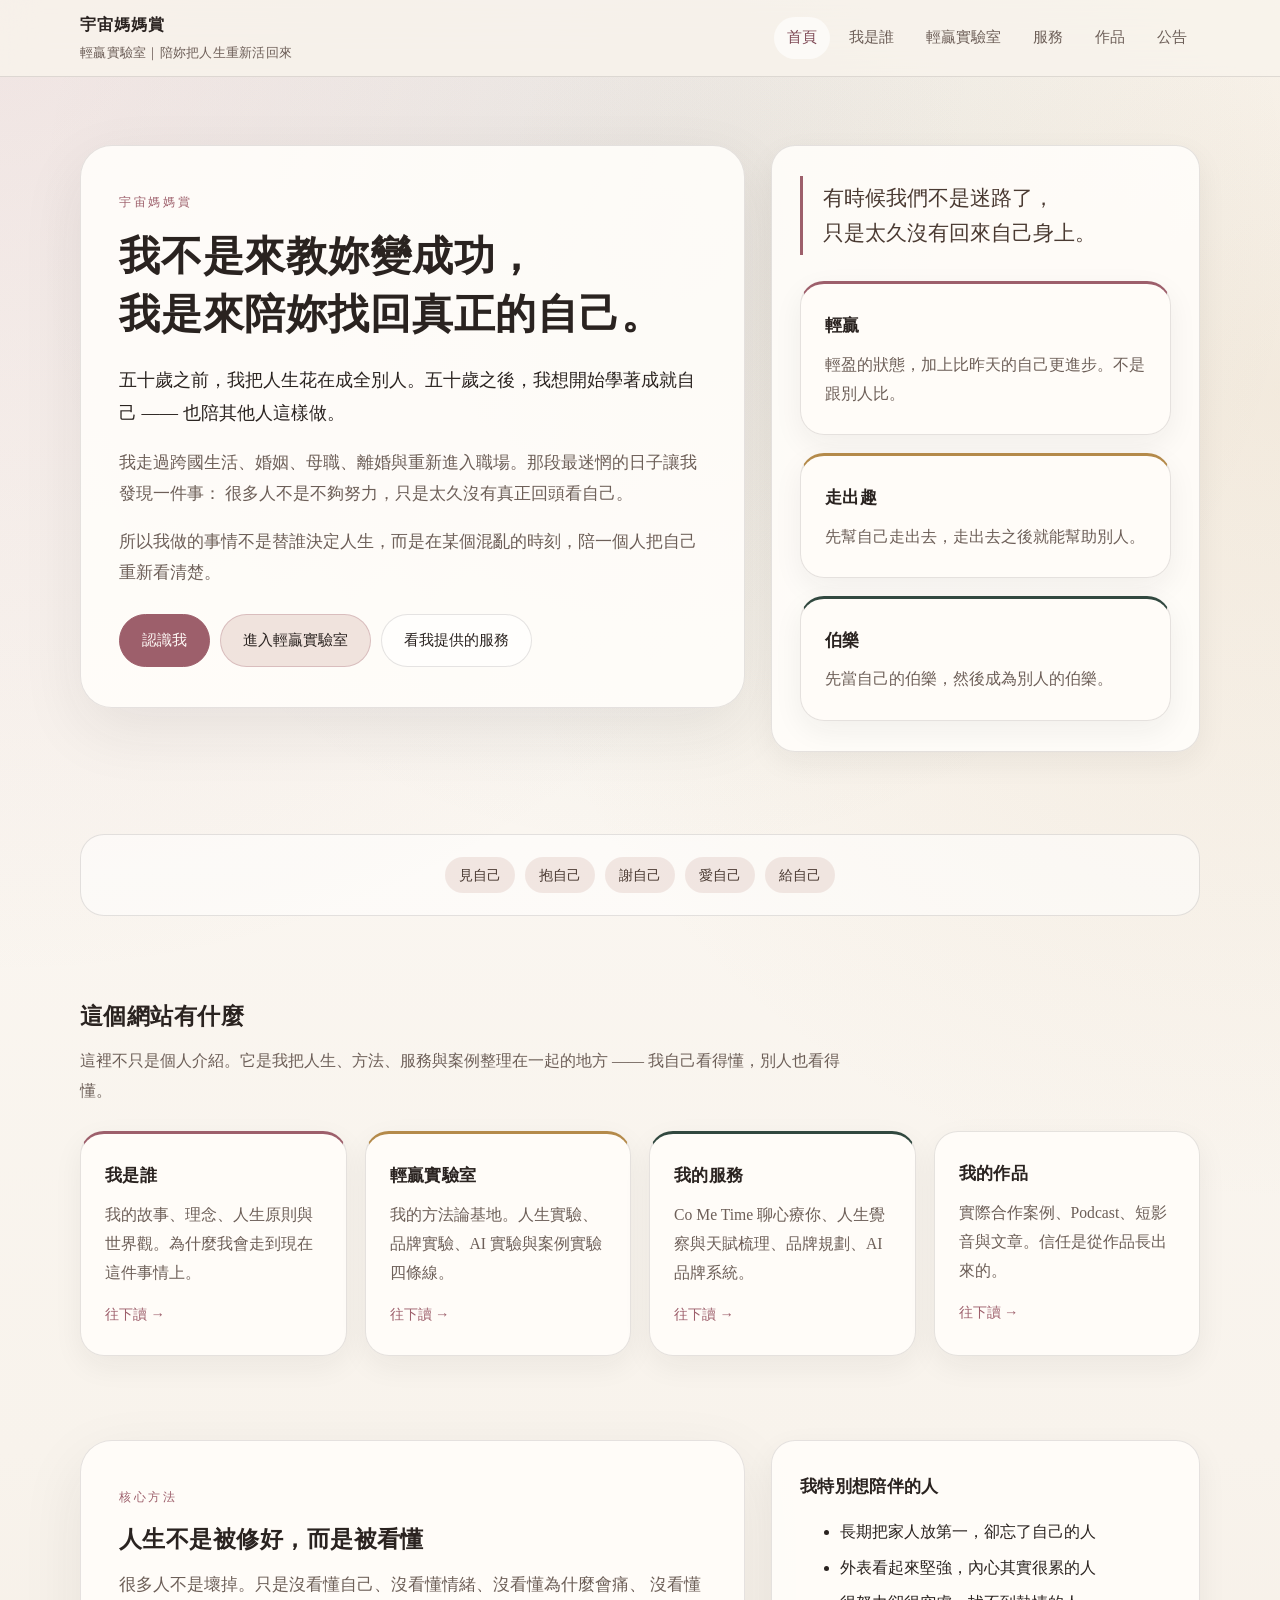
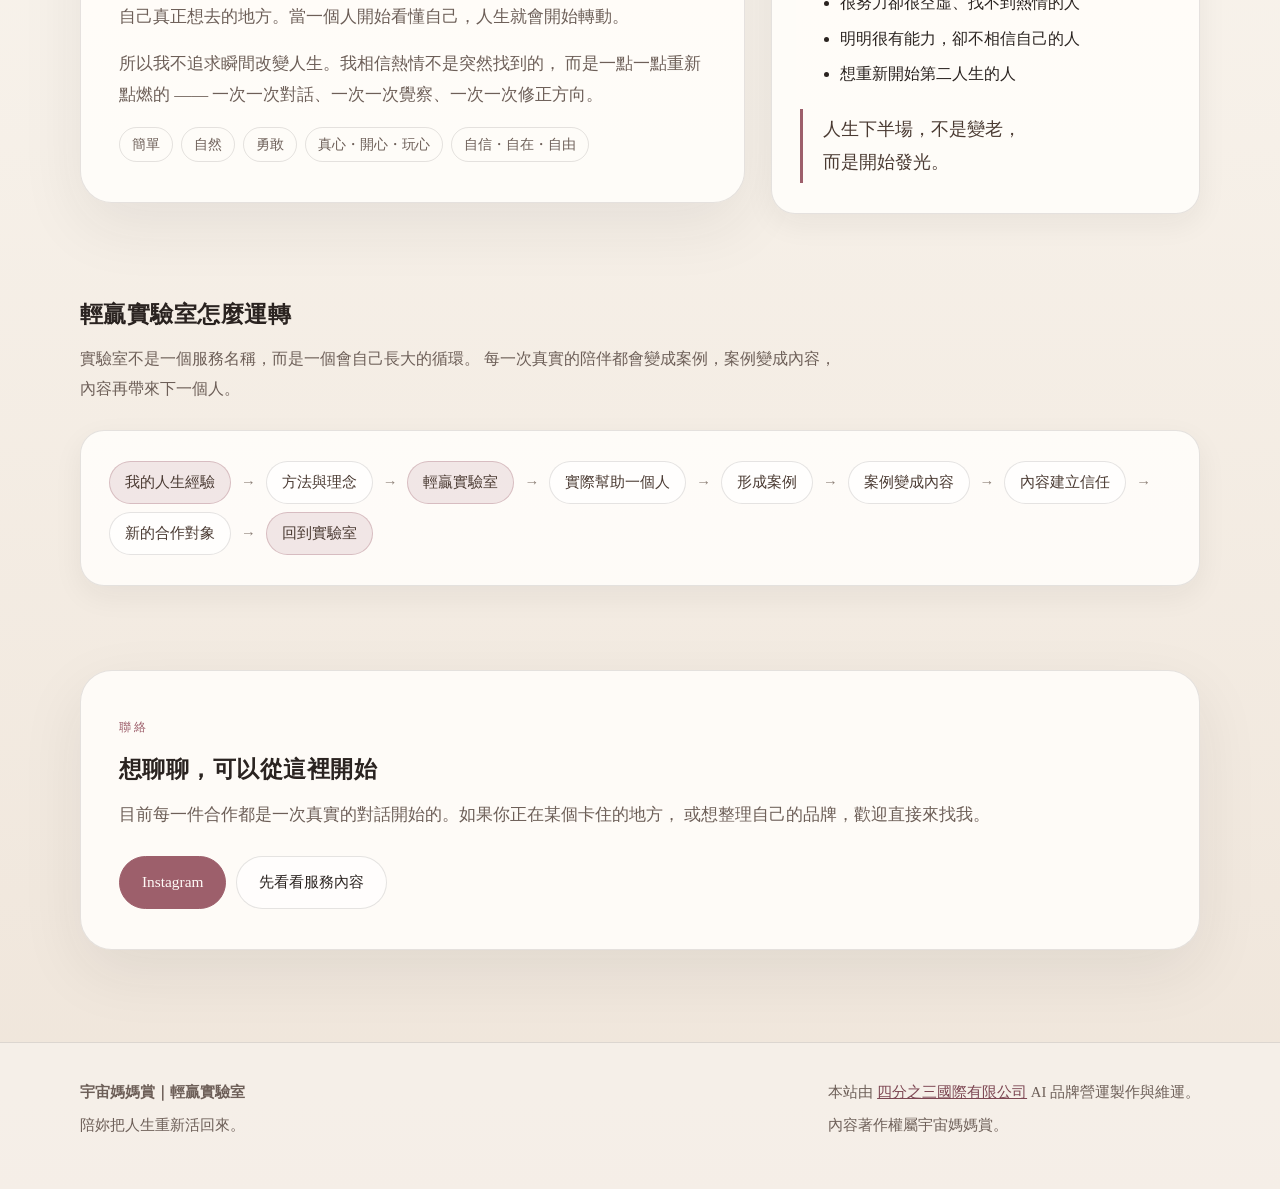
==== index.html @ cbd708e3 "Add initial website structure for 宇宙媽媽賞 including main pages: index, lab, news, services, and works " ====
<!DOCTYPE html>
<html lang="zh-Hant">
<head>
  <meta charset="utf-8">
  <meta name="viewport" content="width=device-width, initial-scale=1">
  <title>宇宙媽媽賞｜輕贏實驗室</title>
  <meta name="description" content="宇宙媽媽賞的品牌總控中心。輕贏實驗室、Co Me Time 聊心療你、人生覺察與品牌規劃。我不是來教妳變成功，我是來陪妳找回真正的自己。">
  <link rel="stylesheet" href="./assets/css/styles.css">
</head>
<body>
  <header class="site-header">
    <div class="page nav">
      <a class="brand" href="./index.html">
        <strong>宇宙媽媽賞</strong>
        <span>輕贏實驗室｜陪妳把人生重新活回來</span>
      </a>
      <nav class="nav-links">
        <a class="active" href="./index.html">首頁</a>
        <a href="./about/">我是誰</a>
        <a href="./lab/">輕贏實驗室</a>
        <a href="./services/">服務</a>
        <a href="./works/">作品</a>
        <a href="./news/">公告</a>
      </nav>
    </div>
  </header>

  <main class="page">
    <section class="hero">
      <div class="hero-grid">
        <div class="panel">
          <span class="eyebrow">宇宙媽媽賞</span>
          <h1>我不是來教妳變成功，<br>我是來陪妳找回真正的自己。</h1>
          <p class="lead lead-strong">
            五十歲之前，我把人生花在成全別人。五十歲之後，我想開始學著成就自己 ——
            也陪其他人這樣做。
          </p>
          <p class="lead">
            我走過跨國生活、婚姻、母職、離婚與重新進入職場。那段最迷惘的日子讓我發現一件事：
            很多人不是不夠努力，只是太久沒有真正回頭看自己。
          </p>
          <p class="lead">
            所以我做的事情不是替誰決定人生，而是在某個混亂的時刻，陪一個人把自己重新看清楚。
          </p>
          <div class="actions">
            <a class="button primary" href="./about/">認識我</a>
            <a class="button warm" href="./lab/">進入輕贏實驗室</a>
            <a class="button" href="./services/">看我提供的服務</a>
          </div>
        </div>

        <aside class="panel panel-soft">
          <blockquote class="quote quote-lg">
            有時候我們不是迷路了，<br>只是太久沒有回來自己身上。
          </blockquote>
          <div class="grid cards" style="margin-top:26px;">
            <article class="card card-accent">
              <h3>輕贏</h3>
              <p>輕盈的狀態，加上比昨天的自己更進步。不是跟別人比。</p>
            </article>
            <article class="card card-gold">
              <h3>走出趣</h3>
              <p>先幫自己走出去，走出去之後就能幫助別人。</p>
            </article>
            <article class="card card-forest">
              <h3>伯樂</h3>
              <p>先當自己的伯樂，然後成為別人的伯樂。</p>
            </article>
          </div>
        </aside>
      </div>
    </section>

    <section class="section">
      <div class="ribbon">
        <span>見自己</span>
        <span>抱自己</span>
        <span>謝自己</span>
        <span>愛自己</span>
        <span>給自己</span>
      </div>
    </section>

    <section class="section">
      <div class="section-header">
        <h2>這個網站有什麼</h2>
        <p>
          這裡不只是個人介紹。它是我把人生、方法、服務與案例整理在一起的地方 ——
          我自己看得懂，別人也看得懂。
        </p>
      </div>
      <div class="grid cards">
        <a class="card card-link card-accent" href="./about/">
          <h3>我是誰</h3>
          <p>我的故事、理念、人生原則與世界觀。為什麼我會走到現在這件事情上。</p>
          <span class="more">往下讀 →</span>
        </a>
        <a class="card card-link card-gold" href="./lab/">
          <h3>輕贏實驗室</h3>
          <p>我的方法論基地。人生實驗、品牌實驗、AI 實驗與案例實驗四條線。</p>
          <span class="more">往下讀 →</span>
        </a>
        <a class="card card-link card-forest" href="./services/">
          <h3>我的服務</h3>
          <p>Co Me Time 聊心療你、人生覺察與天賦梳理、品牌規劃、AI 品牌系統。</p>
          <span class="more">往下讀 →</span>
        </a>
        <a class="card card-link" href="./works/">
          <h3>我的作品</h3>
          <p>實際合作案例、Podcast、短影音與文章。信任是從作品長出來的。</p>
          <span class="more">往下讀 →</span>
        </a>
      </div>
    </section>

    <section class="section">
      <div class="hero-grid">
        <div class="panel">
          <span class="eyebrow">核心方法</span>
          <h2>人生不是被修好，而是被看懂</h2>
          <p class="lead">
            很多人不是壞掉。只是沒看懂自己、沒看懂情緒、沒看懂為什麼會痛、
            沒看懂自己真正想去的地方。當一個人開始看懂自己，人生就會開始轉動。
          </p>
          <p class="lead">
            所以我不追求瞬間改變人生。我相信熱情不是突然找到的，
            而是一點一點重新點燃的 —— 一次一次對話、一次一次覺察、一次一次修正方向。
          </p>
          <div class="tagrow">
            <span class="tag">簡單</span>
            <span class="tag">自然</span>
            <span class="tag">勇敢</span>
            <span class="tag">真心・開心・玩心</span>
            <span class="tag">自信・自在・自由</span>
          </div>
        </div>

        <aside class="panel panel-soft">
          <h3>我特別想陪伴的人</h3>
          <ul class="prose" style="margin-top:14px;">
            <li>長期把家人放第一，卻忘了自己的人</li>
            <li>外表看起來堅強，內心其實很累的人</li>
            <li>很努力卻很空虛、找不到熱情的人</li>
            <li>明明很有能力，卻不相信自己的人</li>
            <li>想重新開始第二人生的人</li>
          </ul>
          <blockquote class="quote" style="margin-top:20px;">
            人生下半場，不是變老，<br>而是開始發光。
          </blockquote>
        </aside>
      </div>
    </section>

    <section class="section">
      <div class="section-header">
        <h2>輕贏實驗室怎麼運轉</h2>
        <p>
          實驗室不是一個服務名稱，而是一個會自己長大的循環。
          每一次真實的陪伴都會變成案例，案例變成內容，內容再帶來下一個人。
        </p>
      </div>
      <div class="panel panel-soft">
        <ul class="flow">
          <li class="mark">我的人生經驗</li>
          <li class="arrow">→</li>
          <li>方法與理念</li>
          <li class="arrow">→</li>
          <li class="mark">輕贏實驗室</li>
          <li class="arrow">→</li>
          <li>實際幫助一個人</li>
          <li class="arrow">→</li>
          <li>形成案例</li>
          <li class="arrow">→</li>
          <li>案例變成內容</li>
          <li class="arrow">→</li>
          <li>內容建立信任</li>
          <li class="arrow">→</li>
          <li>新的合作對象</li>
          <li class="arrow">→</li>
          <li class="mark">回到實驗室</li>
        </ul>
      </div>
    </section>

    <section class="section">
      <div class="panel">
        <span class="eyebrow">聯絡</span>
        <h2>想聊聊，可以從這裡開始</h2>
        <p class="lead">
          目前每一件合作都是一次真實的對話開始的。如果你正在某個卡住的地方，
          或想整理自己的品牌，歡迎直接來找我。
        </p>
        <div class="actions">
          <a class="button primary" href="https://www.instagram.com/alishasatojp/" rel="me">Instagram</a>
          <a class="button" href="./services/">先看看服務內容</a>
        </div>
      </div>
    </section>
  </main>

  <footer class="site-footer">
    <div class="page footer-grid">
      <div>
        <p><strong>宇宙媽媽賞｜輕贏實驗室</strong></p>
        <p>陪妳把人生重新活回來。</p>
      </div>
      <div>
        <p class="footer-note">
          本站由 <a href="https://www.three-quarters.net/">四分之三國際有限公司</a> AI 品牌營運製作與維運。
        </p>
        <p class="footer-note">內容著作權屬宇宙媽媽賞。</p>
      </div>
    </div>
  </footer>
</body>
</html>
---- assets/css/styles.css ----
:root {
  --bg: #f8f3ec;
  --bg-deep: #efe5da;
  --paper: rgba(255, 253, 250, 0.90);
  --paper-strong: rgba(255, 252, 248, 0.96);
  --ink: #2a2320;
  --muted: #6d5f58;
  --faint: #8d8078;
  --line: rgba(42, 35, 32, 0.12);
  --rose: #9d5f6b;
  --rose-deep: #7d4753;
  --blush: #e6d2cc;
  --gold: #b48a4a;
  --forest: #31483f;
  --cocoa: #4a3a32;
  --shadow: 0 22px 64px rgba(42, 35, 32, 0.08);
  --shadow-sm: 0 10px 30px rgba(42, 35, 32, 0.06);
  --radius-xl: 32px;
  --radius-lg: 24px;
  --radius-md: 16px;
  --max: 1120px;
}

* { box-sizing: border-box; }
html { scroll-behavior: smooth; }

body {
  margin: 0;
  color: var(--ink);
  background:
    radial-gradient(circle at 0% 0%, rgba(157, 95, 107, 0.14), transparent 32%),
    radial-gradient(circle at 100% 14%, rgba(180, 138, 74, 0.13), transparent 30%),
    radial-gradient(circle at 52% 8%, rgba(49, 72, 63, 0.08), transparent 24%),
    linear-gradient(180deg, #fdfaf6 0%, var(--bg) 52%, var(--bg-deep) 100%);
  font-family: Georgia, "Noto Serif TC", "Songti TC", "PMingLiU", serif;
  line-height: 1.85;
  -webkit-font-smoothing: antialiased;
}

a { color: inherit; }
img { display: block; max-width: 100%; height: auto; }

.page {
  width: min(var(--max), calc(100% - 32px));
  margin: 0 auto;
}

/* ---------- header ---------- */

.site-header {
  position: sticky;
  top: 0;
  z-index: 20;
  backdrop-filter: blur(18px);
  background: rgba(248, 243, 236, 0.82);
  border-bottom: 1px solid var(--line);
}

.nav {
  min-height: 72px;
  display: flex;
  align-items: center;
  justify-content: space-between;
  gap: 20px;
  flex-wrap: wrap;
  padding: 10px 0;
}

.brand {
  text-decoration: none;
  display: inline-flex;
  flex-direction: column;
  gap: 2px;
}
.brand strong { font-size: 1.02rem; letter-spacing: 0.06em; }
.brand span { font-size: 0.8rem; color: var(--muted); letter-spacing: 0.02em; }

.nav-links { display: flex; flex-wrap: wrap; gap: 6px; }
.nav-links a {
  text-decoration: none;
  color: var(--muted);
  padding: 7px 13px;
  border-radius: 999px;
  font-size: 0.94rem;
  transition: background 0.2s, color 0.2s;
}
.nav-links a:hover, .nav-links a.active {
  color: var(--rose-deep);
  background: rgba(255, 255, 255, 0.62);
}
.nav-links a.outbound { color: var(--faint); font-size: 0.86rem; }

/* ---------- hero ---------- */

.hero { padding: 68px 0 40px; }
.hero-grid {
  display: grid;
  grid-template-columns: minmax(0, 1.55fr) minmax(0, 1fr);
  gap: 26px;
  align-items: start;
}

.panel {
  background: var(--paper);
  border: 1px solid var(--line);
  border-radius: var(--radius-xl);
  padding: 40px 38px;
  box-shadow: var(--shadow);
}
.panel-soft { box-shadow: var(--shadow-sm); border-radius: var(--radius-lg); padding: 30px 28px; }

.eyebrow {
  display: inline-block;
  font-size: 0.78rem;
  letter-spacing: 0.22em;
  text-transform: uppercase;
  color: var(--rose);
  margin-bottom: 14px;
}

h1 {
  font-size: clamp(1.86rem, 4.1vw, 2.58rem);
  line-height: 1.4;
  margin: 0 0 20px;
  letter-spacing: 0.02em;
}
h2 { font-size: 1.42rem; line-height: 1.5; margin: 0 0 12px; letter-spacing: 0.02em; }
h3 { font-size: 1.08rem; margin: 0 0 8px; letter-spacing: 0.02em; }

.lead { font-size: 1.06rem; color: var(--muted); margin: 0 0 16px; }
.lead-strong { color: var(--ink); font-size: 1.14rem; }

.actions { display: flex; flex-wrap: wrap; gap: 10px; margin-top: 26px; }
.button {
  display: inline-block;
  text-decoration: none;
  padding: 11px 22px;
  border-radius: 999px;
  border: 1px solid var(--line);
  background: rgba(255, 255, 255, 0.6);
  color: var(--ink);
  font-size: 0.96rem;
  transition: transform 0.18s, box-shadow 0.18s, background 0.18s;
}
.button:hover { transform: translateY(-1px); box-shadow: var(--shadow-sm); }
.button.primary { background: var(--rose); border-color: var(--rose); color: #fffaf7; }
.button.primary:hover { background: var(--rose-deep); }
.button.warm { background: rgba(230, 210, 204, 0.6); border-color: rgba(157, 95, 107, 0.28); }

/* ---------- quote ---------- */

.quote {
  border-left: 3px solid var(--rose);
  padding: 4px 0 4px 20px;
  margin: 0;
  font-size: 1.12rem;
  color: var(--cocoa);
}
.quote-lg { font-size: 1.3rem; line-height: 1.7; }
.quote cite { display: block; margin-top: 10px; font-size: 0.86rem; color: var(--faint); font-style: normal; }

/* ---------- sections ---------- */

.section { padding: 42px 0; }
.section-header { max-width: 760px; margin-bottom: 26px; }
.section-header p { color: var(--muted); margin: 0; }

.grid { display: grid; gap: 18px; }
.cards { grid-template-columns: repeat(auto-fit, minmax(240px, 1fr)); }
.cards-2 { grid-template-columns: repeat(auto-fit, minmax(300px, 1fr)); }
/* 固定兩欄：給四張一組的卡片用，避免第四張在三欄格線裡落單 */
.cards-quad { grid-template-columns: repeat(2, minmax(0, 1fr)); }
@media (max-width: 720px) { .cards-quad { grid-template-columns: 1fr; } }

.card {
  background: var(--paper-strong);
  border: 1px solid var(--line);
  border-radius: var(--radius-lg);
  padding: 26px 24px;
  box-shadow: var(--shadow-sm);
}
.card p { margin: 0; color: var(--muted); font-size: 0.98rem; }
.card p + p { margin-top: 10px; }
.card-link { text-decoration: none; display: block; transition: transform 0.18s, box-shadow 0.18s; }
.card-link:hover { transform: translateY(-2px); box-shadow: var(--shadow); }
.card-link .more { display: inline-block; margin-top: 14px; color: var(--rose); font-size: 0.9rem; }

.card-accent { border-top: 3px solid var(--rose); }
.card-gold { border-top: 3px solid var(--gold); }
.card-forest { border-top: 3px solid var(--forest); }

/* ---------- ribbon ---------- */

.ribbon {
  display: flex;
  flex-wrap: wrap;
  gap: 10px;
  justify-content: center;
  padding: 22px;
  background: rgba(255, 255, 255, 0.5);
  border: 1px solid var(--line);
  border-radius: var(--radius-lg);
}
.ribbon span {
  font-size: 0.9rem;
  color: var(--cocoa);
  padding: 5px 14px;
  border-radius: 999px;
  background: rgba(230, 210, 204, 0.5);
}

/* ---------- definition list ---------- */

.deflist { display: grid; gap: 0; margin: 0; }
.deflist > div {
  display: grid;
  grid-template-columns: minmax(90px, 150px) 1fr;
  gap: 18px;
  padding: 15px 0;
  border-bottom: 1px solid var(--line);
}
.deflist > div:last-child { border-bottom: 0; }
.deflist dt { font-weight: normal; color: var(--rose-deep); letter-spacing: 0.04em; }
.deflist dd { margin: 0; color: var(--muted); }

/* ---------- steps ---------- */

.steps { list-style: none; counter-reset: step; margin: 0; padding: 0; display: grid; gap: 14px; }
.steps li {
  counter-increment: step;
  position: relative;
  padding-left: 48px;
  color: var(--muted);
}
.steps li::before {
  content: counter(step);
  position: absolute;
  left: 0;
  top: 2px;
  width: 30px;
  height: 30px;
  border-radius: 50%;
  background: rgba(230, 210, 204, 0.62);
  color: var(--rose-deep);
  display: grid;
  place-items: center;
  font-size: 0.88rem;
}
.steps strong { color: var(--ink); font-weight: normal; }

/* ---------- flow ---------- */

.flow { display: flex; flex-wrap: wrap; align-items: center; gap: 8px; padding: 0; margin: 0; list-style: none; }
.flow li {
  padding: 7px 15px;
  border-radius: 999px;
  background: rgba(255, 255, 255, 0.66);
  border: 1px solid var(--line);
  font-size: 0.92rem;
  color: var(--cocoa);
}
.flow li.mark { background: rgba(157, 95, 107, 0.13); border-color: rgba(157, 95, 107, 0.3); }
.flow .arrow { border: 0; background: none; color: var(--faint); padding: 0 2px; }

/* ---------- status ---------- */

.status {
  display: inline-block;
  font-size: 0.76rem;
  letter-spacing: 0.08em;
  padding: 3px 11px;
  border-radius: 999px;
  vertical-align: middle;
  margin-left: 8px;
}
.status-live { background: rgba(49, 72, 63, 0.14); color: var(--forest); }
.status-soon { background: rgba(180, 138, 74, 0.18); color: #7a5c2e; }
.status-draft { background: rgba(42, 35, 32, 0.08); color: var(--faint); }

/* ---------- misc ---------- */

.prose p { color: var(--muted); }
.prose p:first-child { margin-top: 0; }
.prose ul { color: var(--muted); padding-left: 20px; }
.prose li { margin-bottom: 6px; }
.prose strong { color: var(--ink); font-weight: normal; border-bottom: 1px solid rgba(157, 95, 107, 0.35); }

.tagrow { display: flex; flex-wrap: wrap; gap: 8px; margin-top: 16px; }
.tag {
  font-size: 0.86rem;
  color: var(--muted);
  padding: 4px 12px;
  border-radius: 999px;
  border: 1px solid var(--line);
}

.empty {
  border: 1px dashed rgba(42, 35, 32, 0.2);
  border-radius: var(--radius-lg);
  padding: 30px 26px;
  color: var(--faint);
  background: rgba(255, 255, 255, 0.4);
}

/* ---------- footer ---------- */

.site-footer {
  margin-top: 50px;
  padding: 36px 0 44px;
  border-top: 1px solid var(--line);
  background: rgba(255, 255, 255, 0.34);
}
.footer-grid { display: flex; flex-wrap: wrap; gap: 26px; justify-content: space-between; align-items: flex-start; }
.site-footer p { margin: 0 0 6px; color: var(--muted); font-size: 0.92rem; }
.site-footer a { color: var(--rose-deep); }
.footer-note { font-size: 0.84rem; color: var(--faint); }

@media (max-width: 860px) {
  .hero-grid { grid-template-columns: 1fr; }
  .panel { padding: 30px 24px; }
  .hero { padding: 44px 0 26px; }
  .deflist > div { grid-template-columns: 1fr; gap: 4px; }
}

@media (max-width: 560px) {
  .nav { min-height: 0; padding: 12px 0 10px; gap: 10px; }
  .brand strong { font-size: 0.98rem; }
  .brand span { font-size: 0.74rem; }
  .nav-links { gap: 3px; }
  .nav-links a { padding: 5px 10px; font-size: 0.86rem; }
  .section { padding: 30px 0; }
}
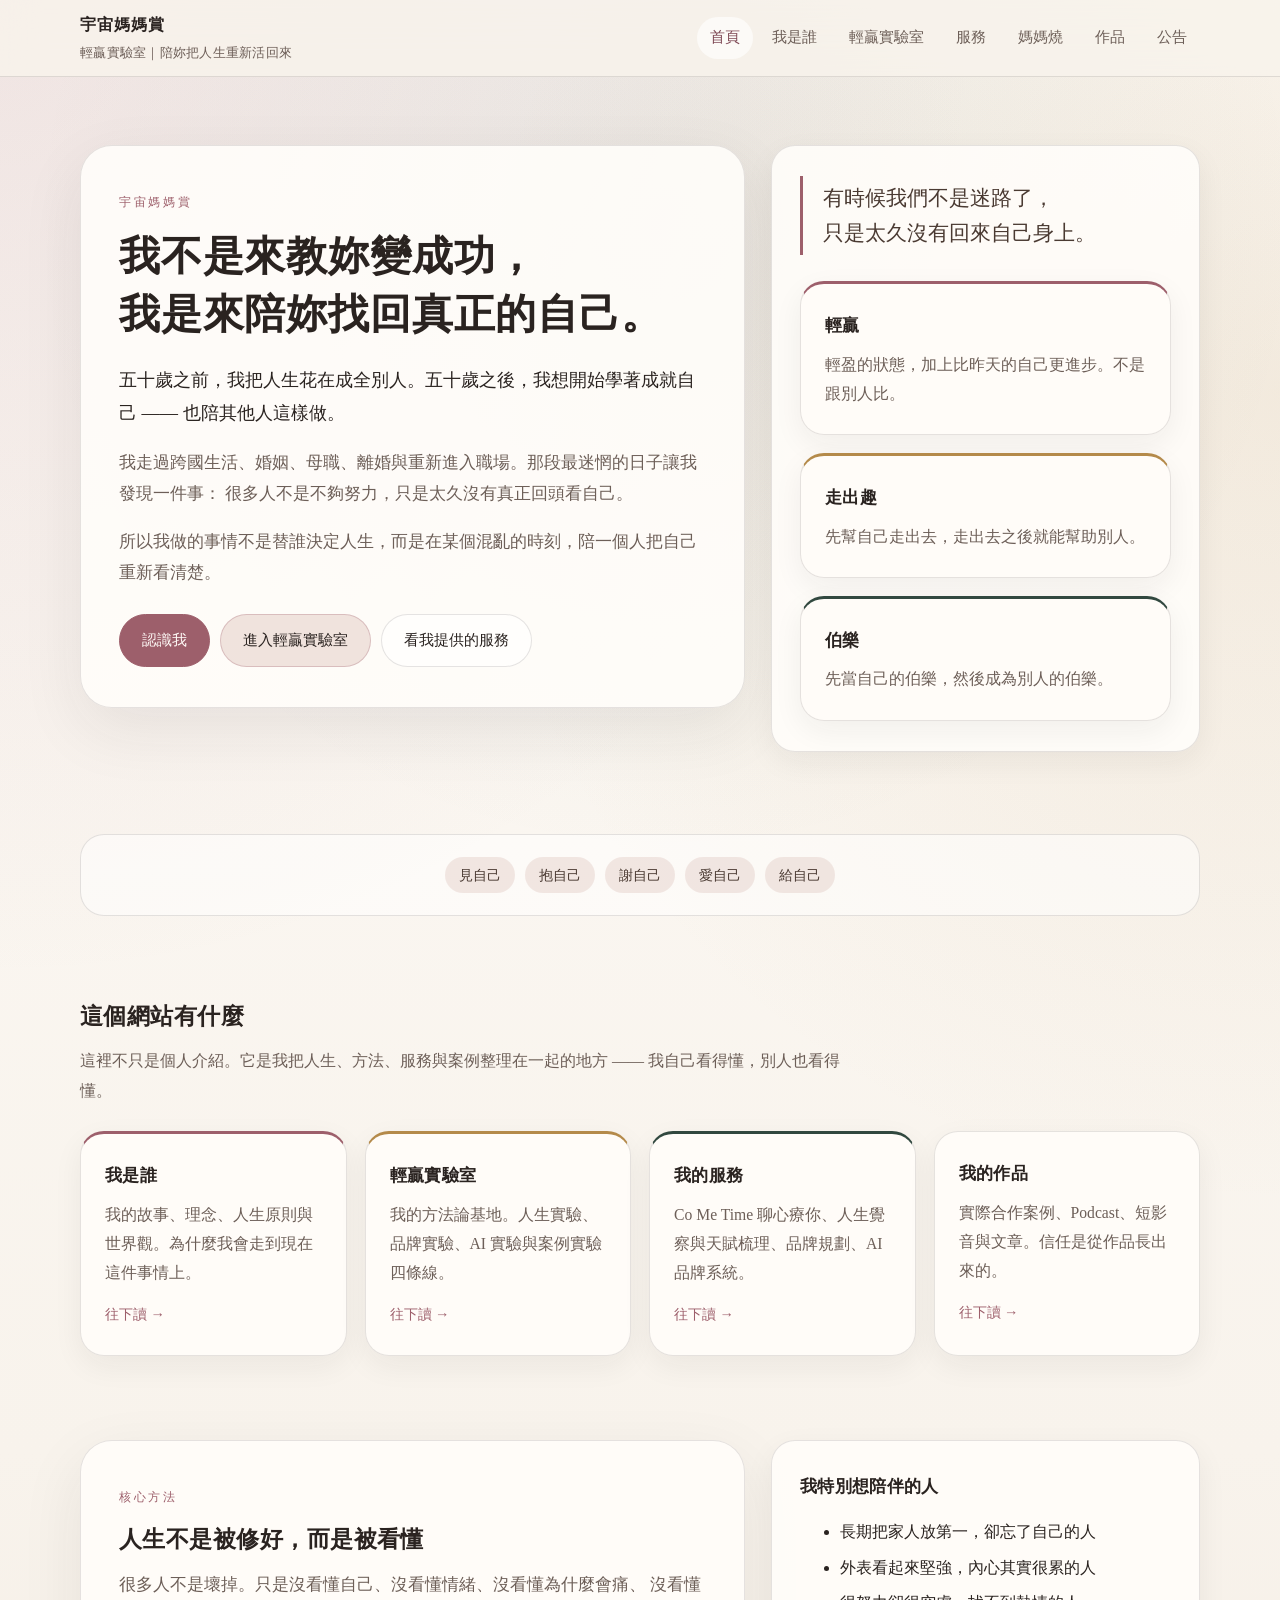
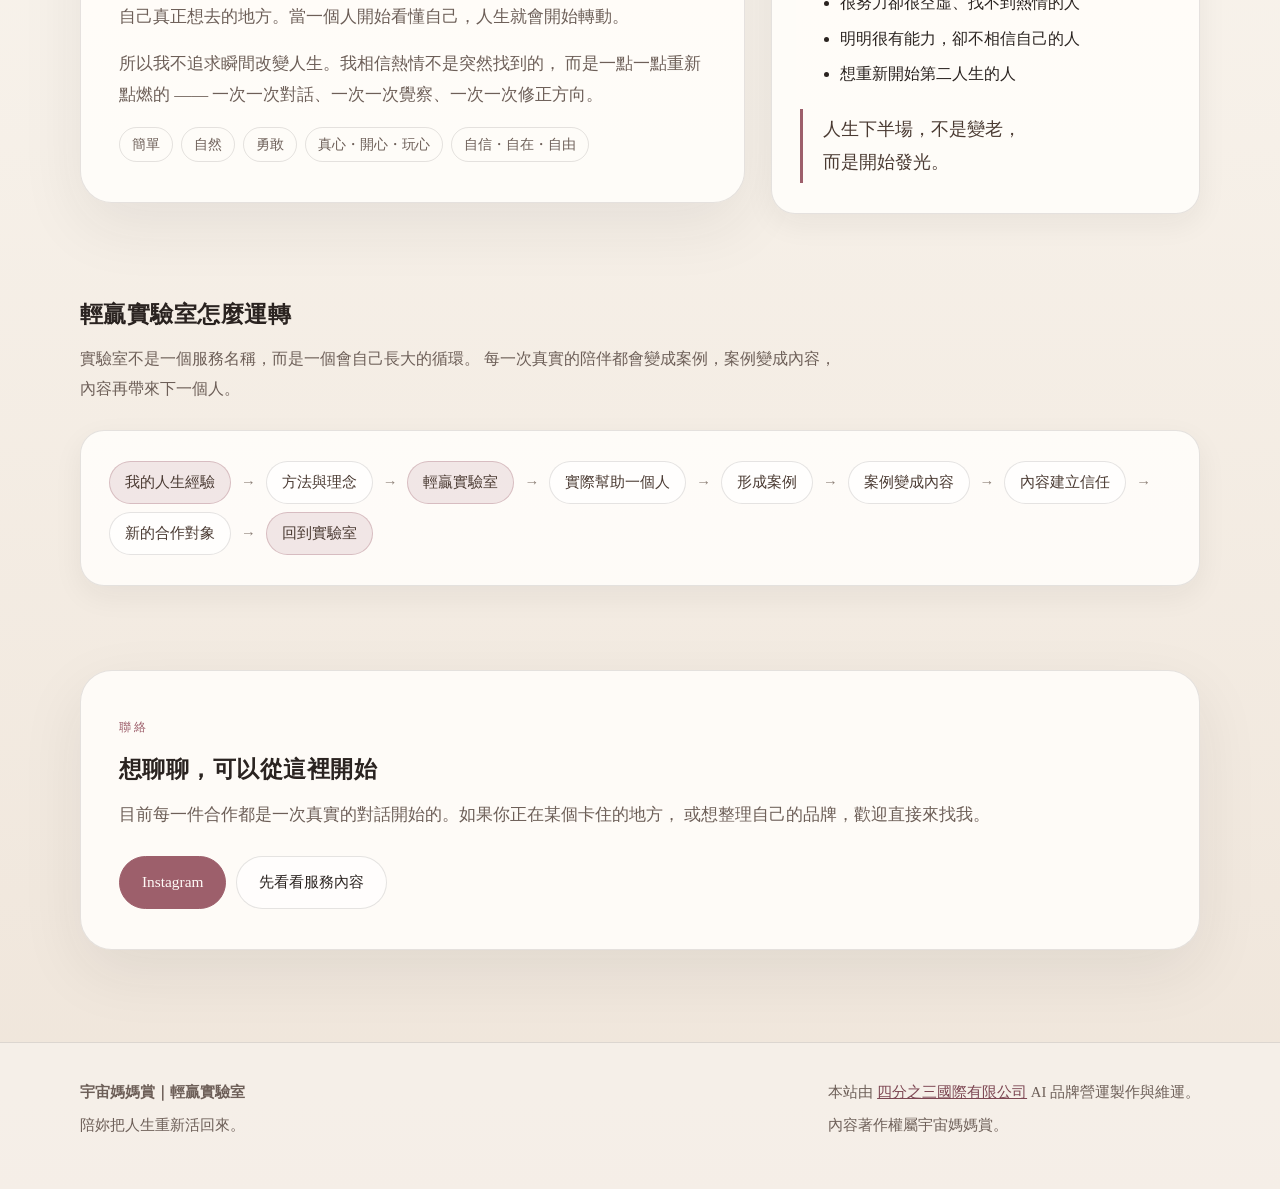
==== commit 08f836d1: "新增「媽媽燒」：/shao/ 與希望之光 21 顆頻率蠟燭頁 /shao/candles/ 是 mamasan-lab 蠟燭 LP 正本的建置產物（candles-lp:shao）， 詢問按鈕是 ma" ====
--- a/index.html
+++ b/index.html
@@ -19,6 +19,7 @@
         <a href="./about/">我是誰</a>
         <a href="./lab/">輕贏實驗室</a>
         <a href="./services/">服務</a>
+        <a href="./shao/">媽媽燒</a>
         <a href="./works/">作品</a>
         <a href="./news/">公告</a>
       </nav>
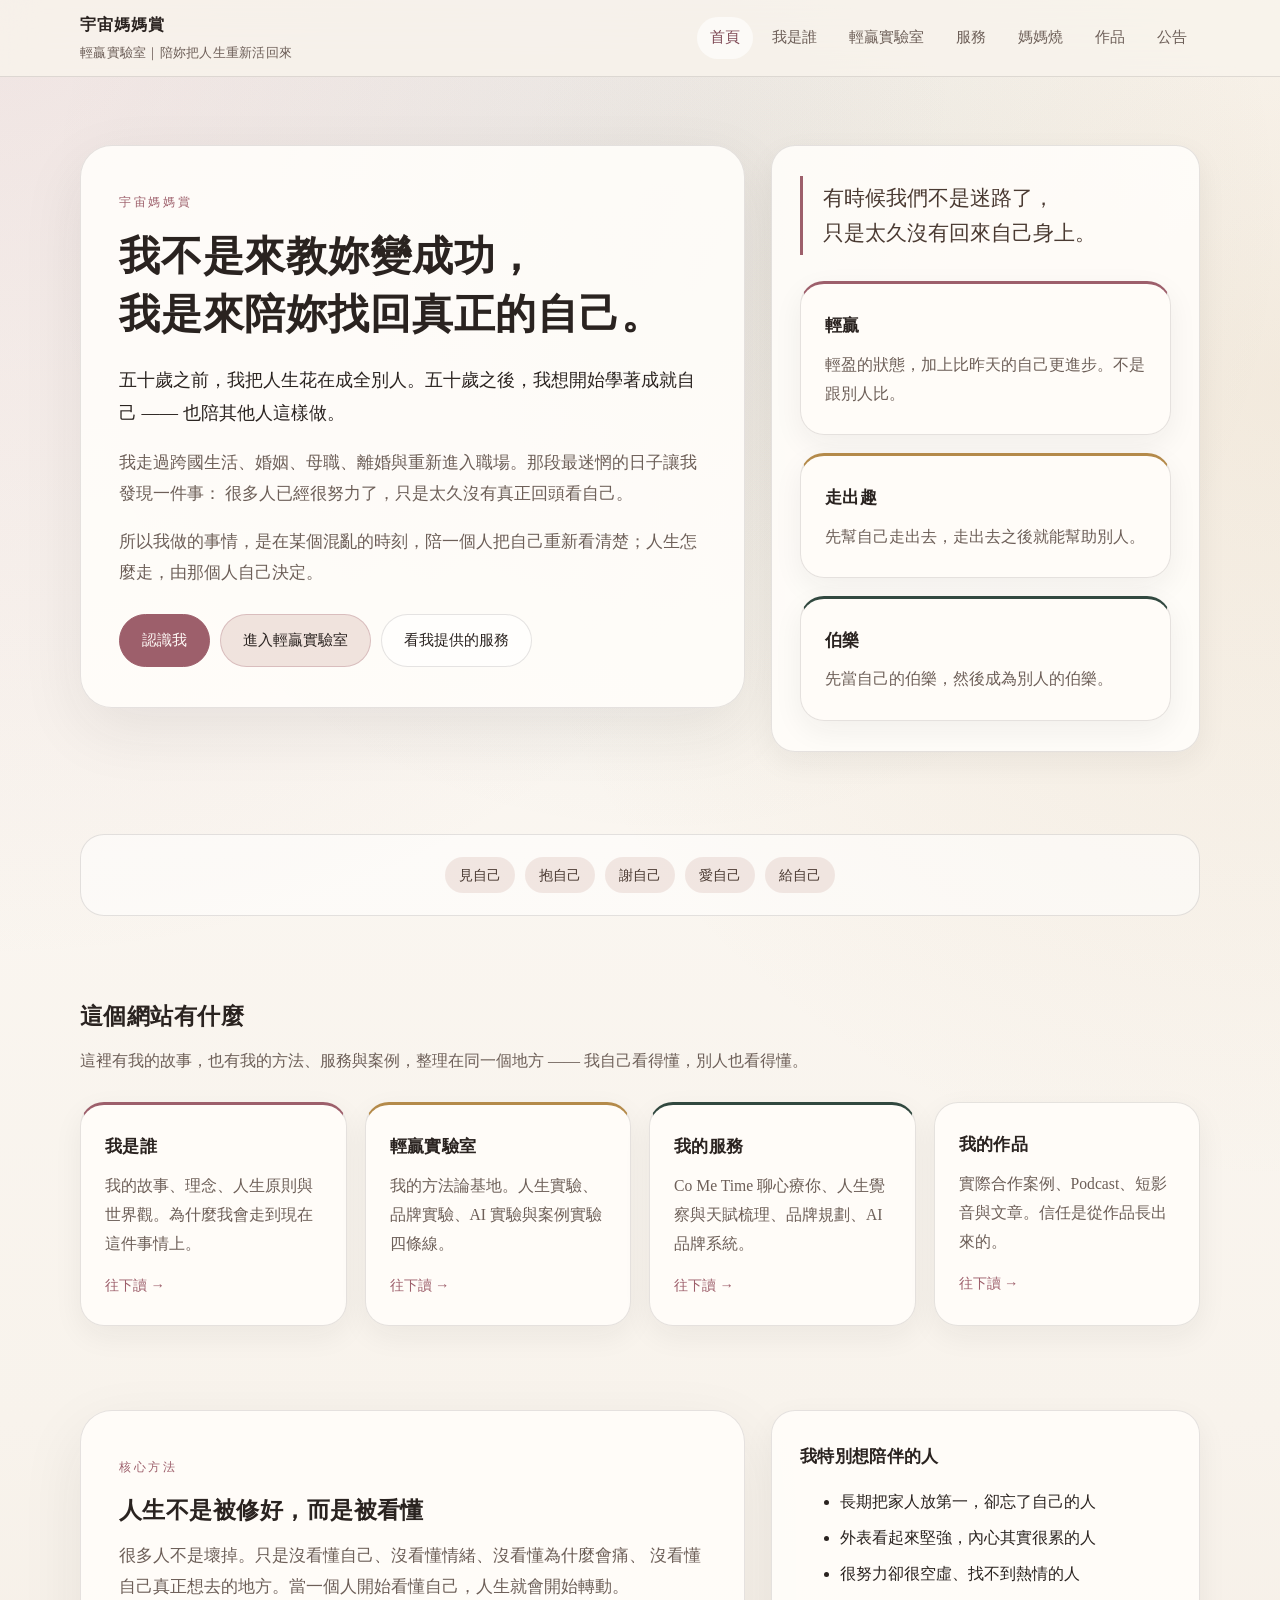
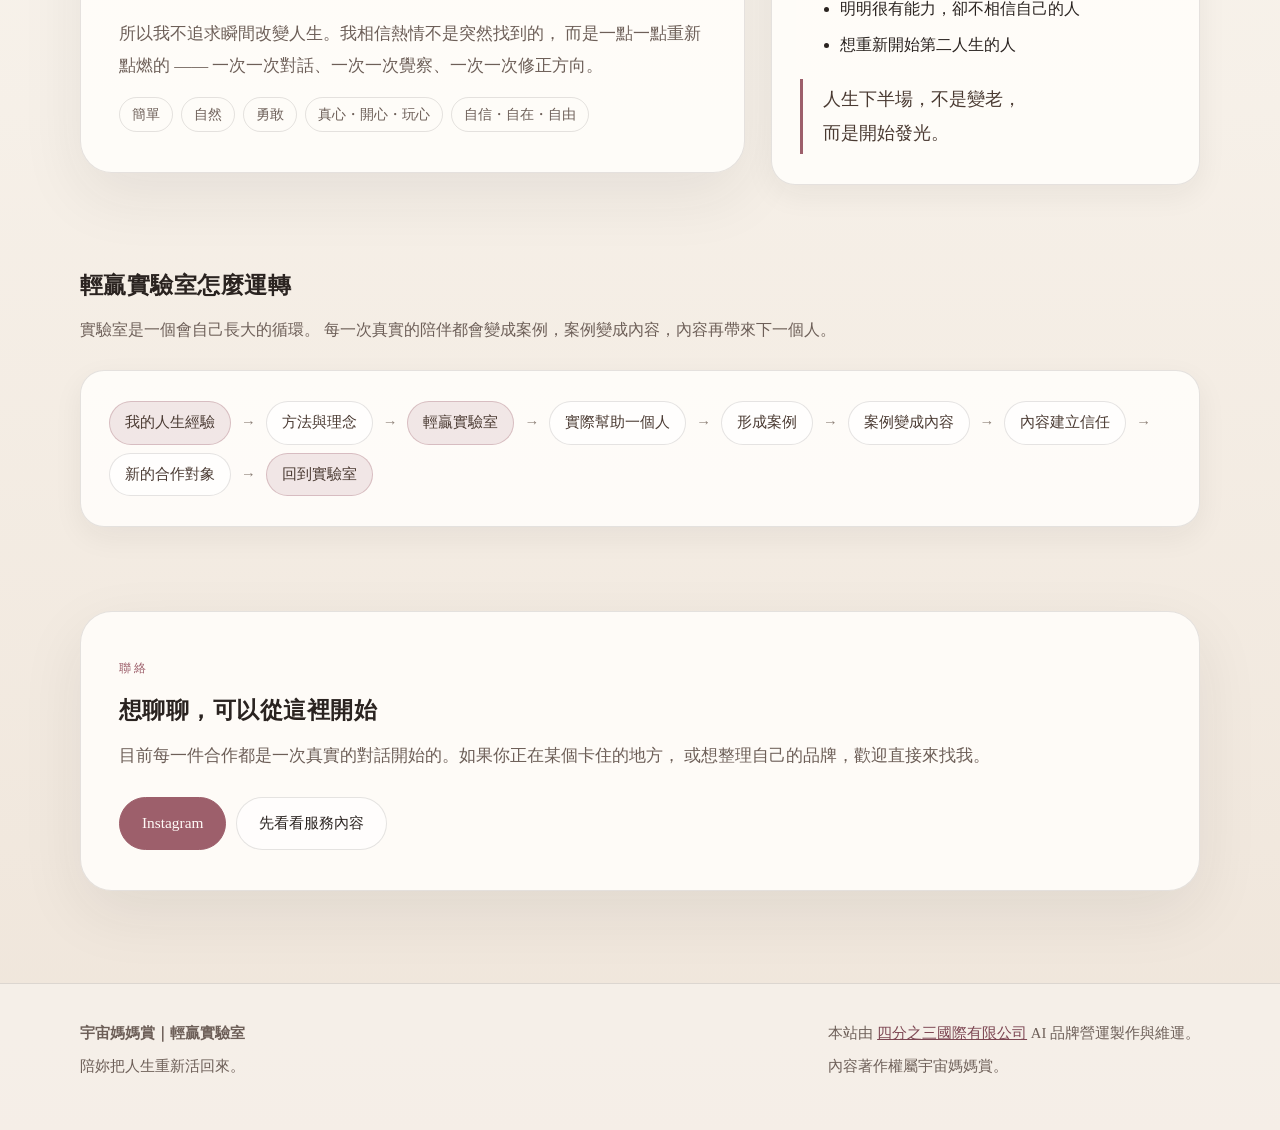
==== commit 7eb56a5a: "文案依正向表述律整理架站時的框架句（17 處）；媽媽燒蠟燭頁寫明 Tiffany 與出貨 她自己的金句與故事（mamasan-lab 原始檔裡找得到的）不動，建議版另列給她選： Control-Roo" ====
--- a/index.html
+++ b/index.html
@@ -38,10 +38,10 @@
           </p>
           <p class="lead">
             我走過跨國生活、婚姻、母職、離婚與重新進入職場。那段最迷惘的日子讓我發現一件事：
-            很多人不是不夠努力，只是太久沒有真正回頭看自己。
-          </p>
-          <p class="lead">
-            所以我做的事情不是替誰決定人生，而是在某個混亂的時刻，陪一個人把自己重新看清楚。
+            很多人已經很努力了，只是太久沒有真正回頭看自己。
+          </p>
+          <p class="lead">
+            所以我做的事情，是在某個混亂的時刻，陪一個人把自己重新看清楚；人生怎麼走，由那個人自己決定。
           </p>
           <div class="actions">
             <a class="button primary" href="./about/">認識我</a>
@@ -86,7 +86,7 @@
       <div class="section-header">
         <h2>這個網站有什麼</h2>
         <p>
-          這裡不只是個人介紹。它是我把人生、方法、服務與案例整理在一起的地方 ——
+          這裡有我的故事，也有我的方法、服務與案例，整理在同一個地方 ——
           我自己看得懂，別人也看得懂。
         </p>
       </div>
@@ -156,7 +156,7 @@
       <div class="section-header">
         <h2>輕贏實驗室怎麼運轉</h2>
         <p>
-          實驗室不是一個服務名稱，而是一個會自己長大的循環。
+          實驗室是一個會自己長大的循環。
           每一次真實的陪伴都會變成案例，案例變成內容，內容再帶來下一個人。
         </p>
       </div>
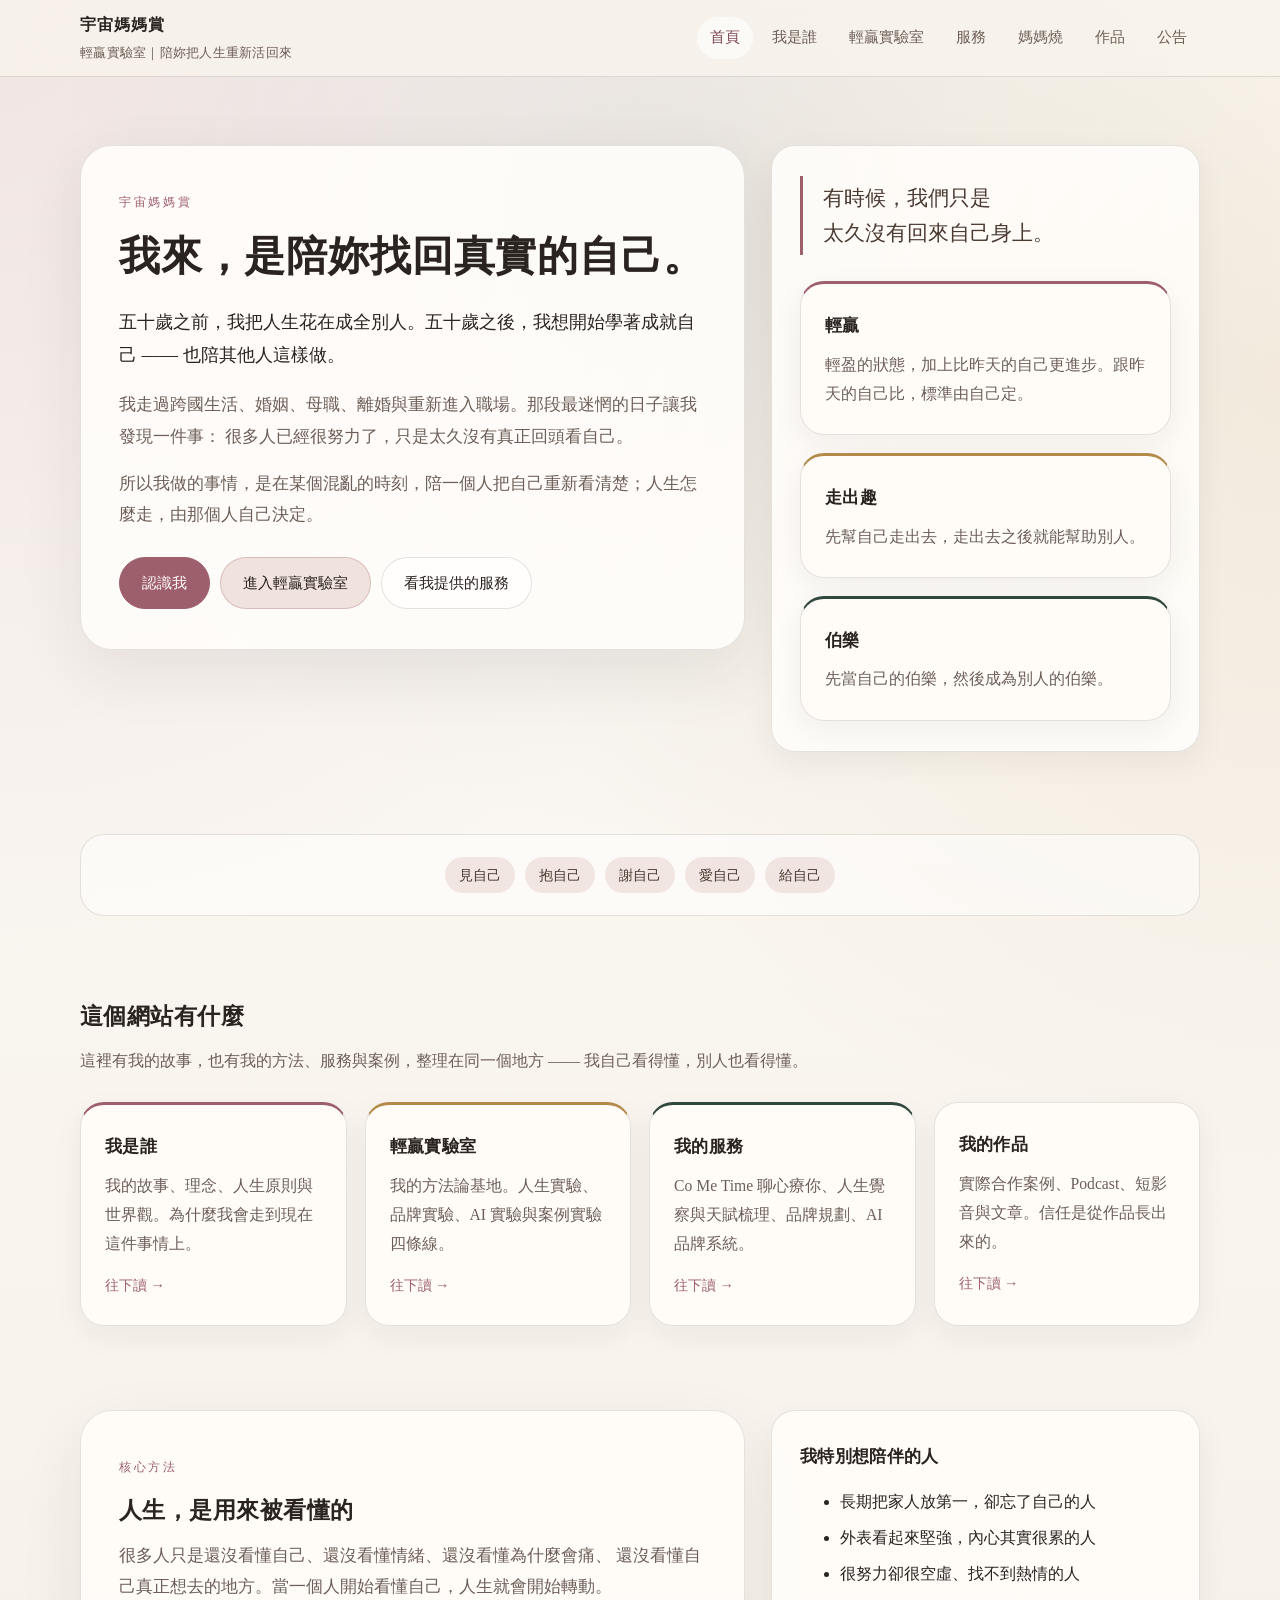
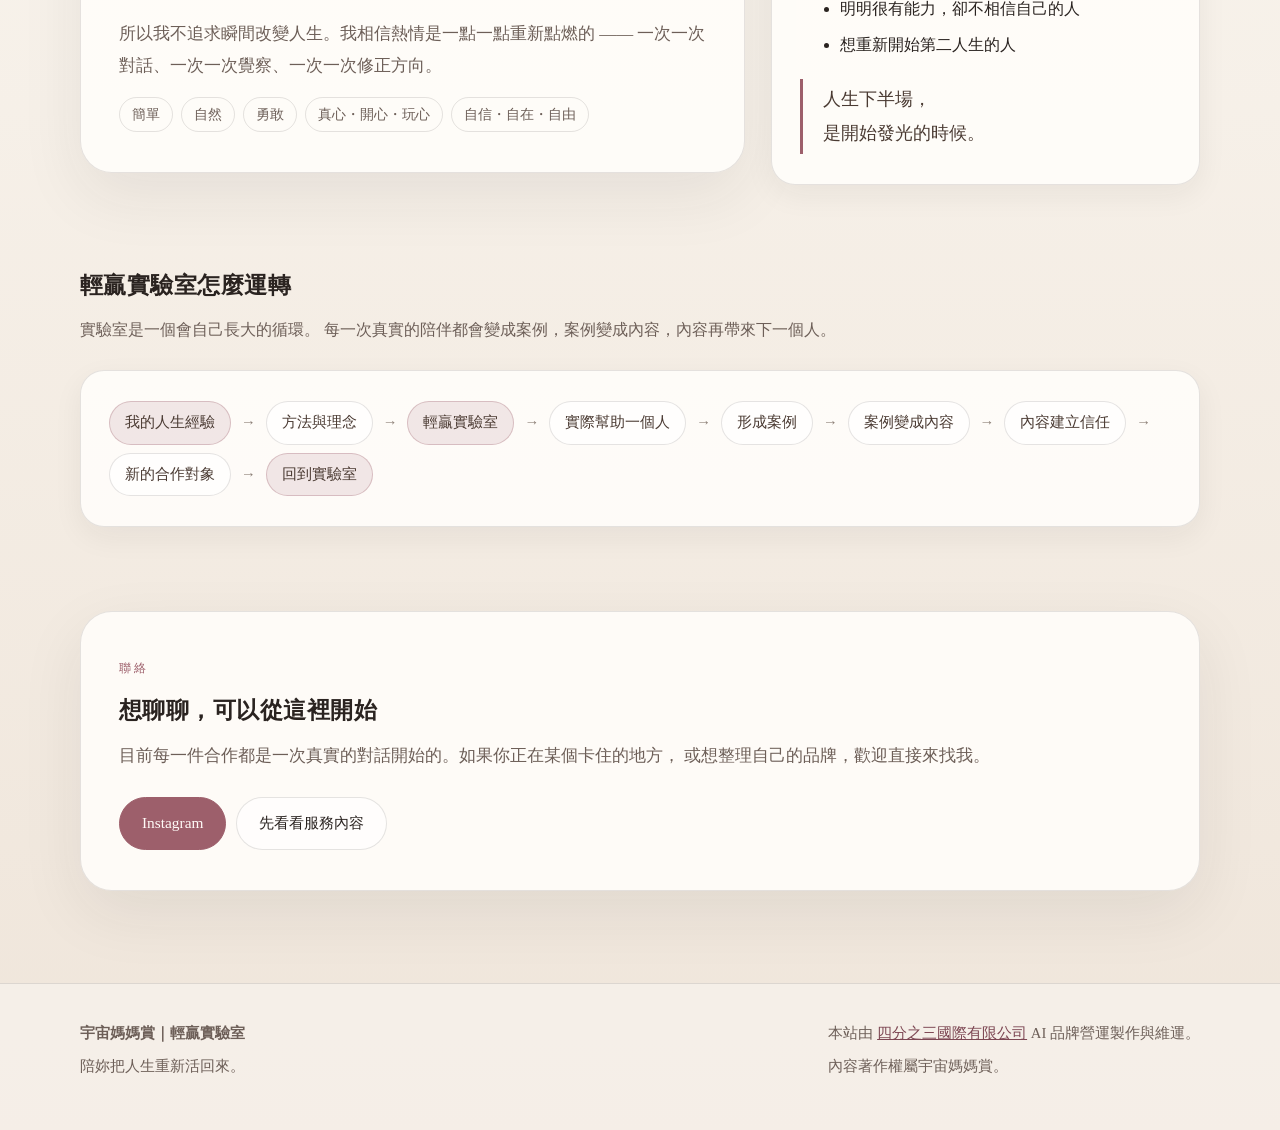
==== commit fc260125: "文案：mamasan 核定她自己的 15 句改用正向版本 首頁標題採她的版本「我來，是陪妳找回真實的自己。」，分享說明同步。 其餘依審查報告第二節建議版；建議保留的五句（含 404）不動。  Co-A" ====
--- a/index.html
+++ b/index.html
@@ -4,7 +4,7 @@
   <meta charset="utf-8">
   <meta name="viewport" content="width=device-width, initial-scale=1">
   <title>宇宙媽媽賞｜輕贏實驗室</title>
-  <meta name="description" content="宇宙媽媽賞的品牌總控中心。輕贏實驗室、Co Me Time 聊心療你、人生覺察與品牌規劃。我不是來教妳變成功，我是來陪妳找回真正的自己。">
+  <meta name="description" content="宇宙媽媽賞的品牌總控中心。輕贏實驗室、Co Me Time 聊心療你、人生覺察與品牌規劃。我來，是陪妳找回真實的自己。">
   <link rel="stylesheet" href="./assets/css/styles.css">
 </head>
 <body>
@@ -31,7 +31,7 @@
       <div class="hero-grid">
         <div class="panel">
           <span class="eyebrow">宇宙媽媽賞</span>
-          <h1>我不是來教妳變成功，<br>我是來陪妳找回真正的自己。</h1>
+          <h1>我來，是陪妳找回真實的自己。</h1>
           <p class="lead lead-strong">
             五十歲之前，我把人生花在成全別人。五十歲之後，我想開始學著成就自己 ——
             也陪其他人這樣做。
@@ -52,12 +52,12 @@
 
         <aside class="panel panel-soft">
           <blockquote class="quote quote-lg">
-            有時候我們不是迷路了，<br>只是太久沒有回來自己身上。
+            有時候，我們只是<br>太久沒有回來自己身上。
           </blockquote>
           <div class="grid cards" style="margin-top:26px;">
             <article class="card card-accent">
               <h3>輕贏</h3>
-              <p>輕盈的狀態，加上比昨天的自己更進步。不是跟別人比。</p>
+              <p>輕盈的狀態，加上比昨天的自己更進步。跟昨天的自己比，標準由自己定。</p>
             </article>
             <article class="card card-gold">
               <h3>走出趣</h3>
@@ -118,14 +118,13 @@
       <div class="hero-grid">
         <div class="panel">
           <span class="eyebrow">核心方法</span>
-          <h2>人生不是被修好，而是被看懂</h2>
-          <p class="lead">
-            很多人不是壞掉。只是沒看懂自己、沒看懂情緒、沒看懂為什麼會痛、
-            沒看懂自己真正想去的地方。當一個人開始看懂自己，人生就會開始轉動。
-          </p>
-          <p class="lead">
-            所以我不追求瞬間改變人生。我相信熱情不是突然找到的，
-            而是一點一點重新點燃的 —— 一次一次對話、一次一次覺察、一次一次修正方向。
+          <h2>人生，是用來被看懂的</h2>
+          <p class="lead">
+            很多人只是還沒看懂自己、還沒看懂情緒、還沒看懂為什麼會痛、
+            還沒看懂自己真正想去的地方。當一個人開始看懂自己，人生就會開始轉動。
+          </p>
+          <p class="lead">
+            所以我不追求瞬間改變人生。我相信熱情是一點一點重新點燃的 —— 一次一次對話、一次一次覺察、一次一次修正方向。
           </p>
           <div class="tagrow">
             <span class="tag">簡單</span>
@@ -146,7 +145,7 @@
             <li>想重新開始第二人生的人</li>
           </ul>
           <blockquote class="quote" style="margin-top:20px;">
-            人生下半場，不是變老，<br>而是開始發光。
+            人生下半場，<br>是開始發光的時候。
           </blockquote>
         </aside>
       </div>
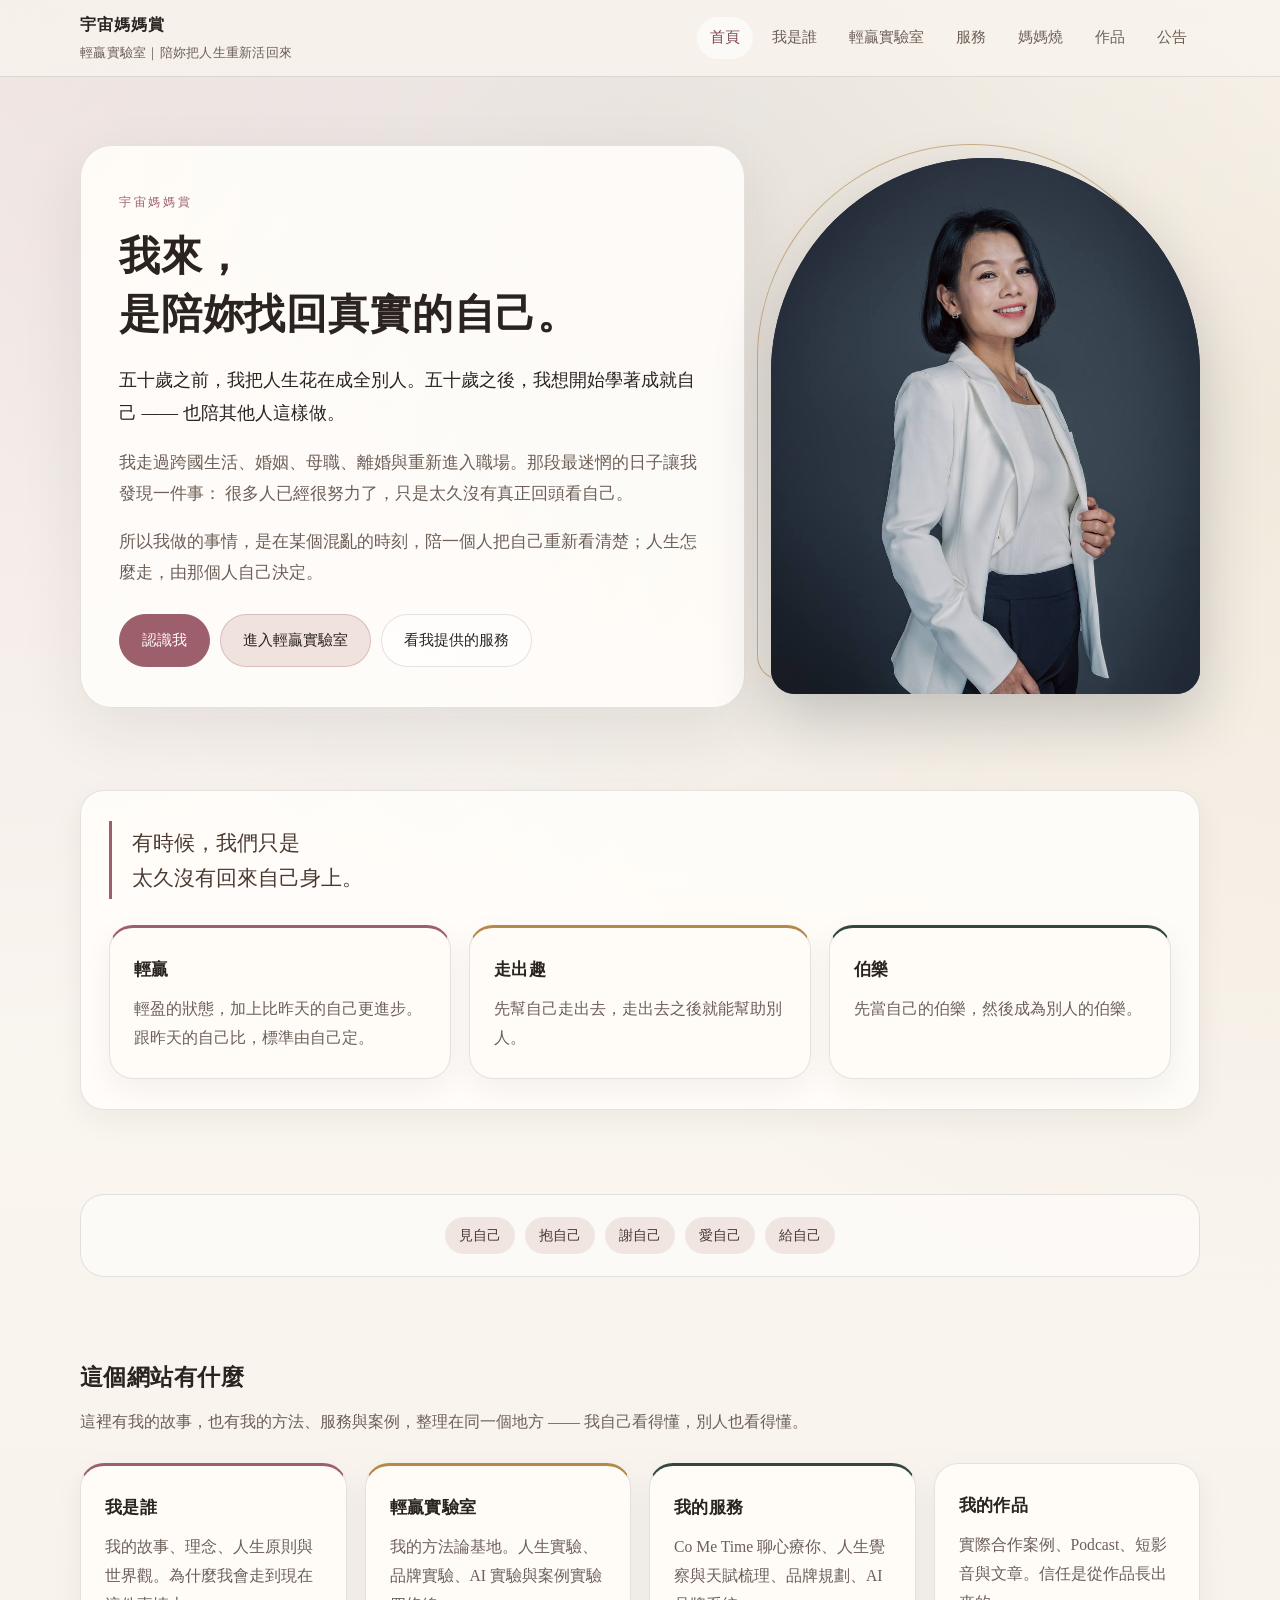
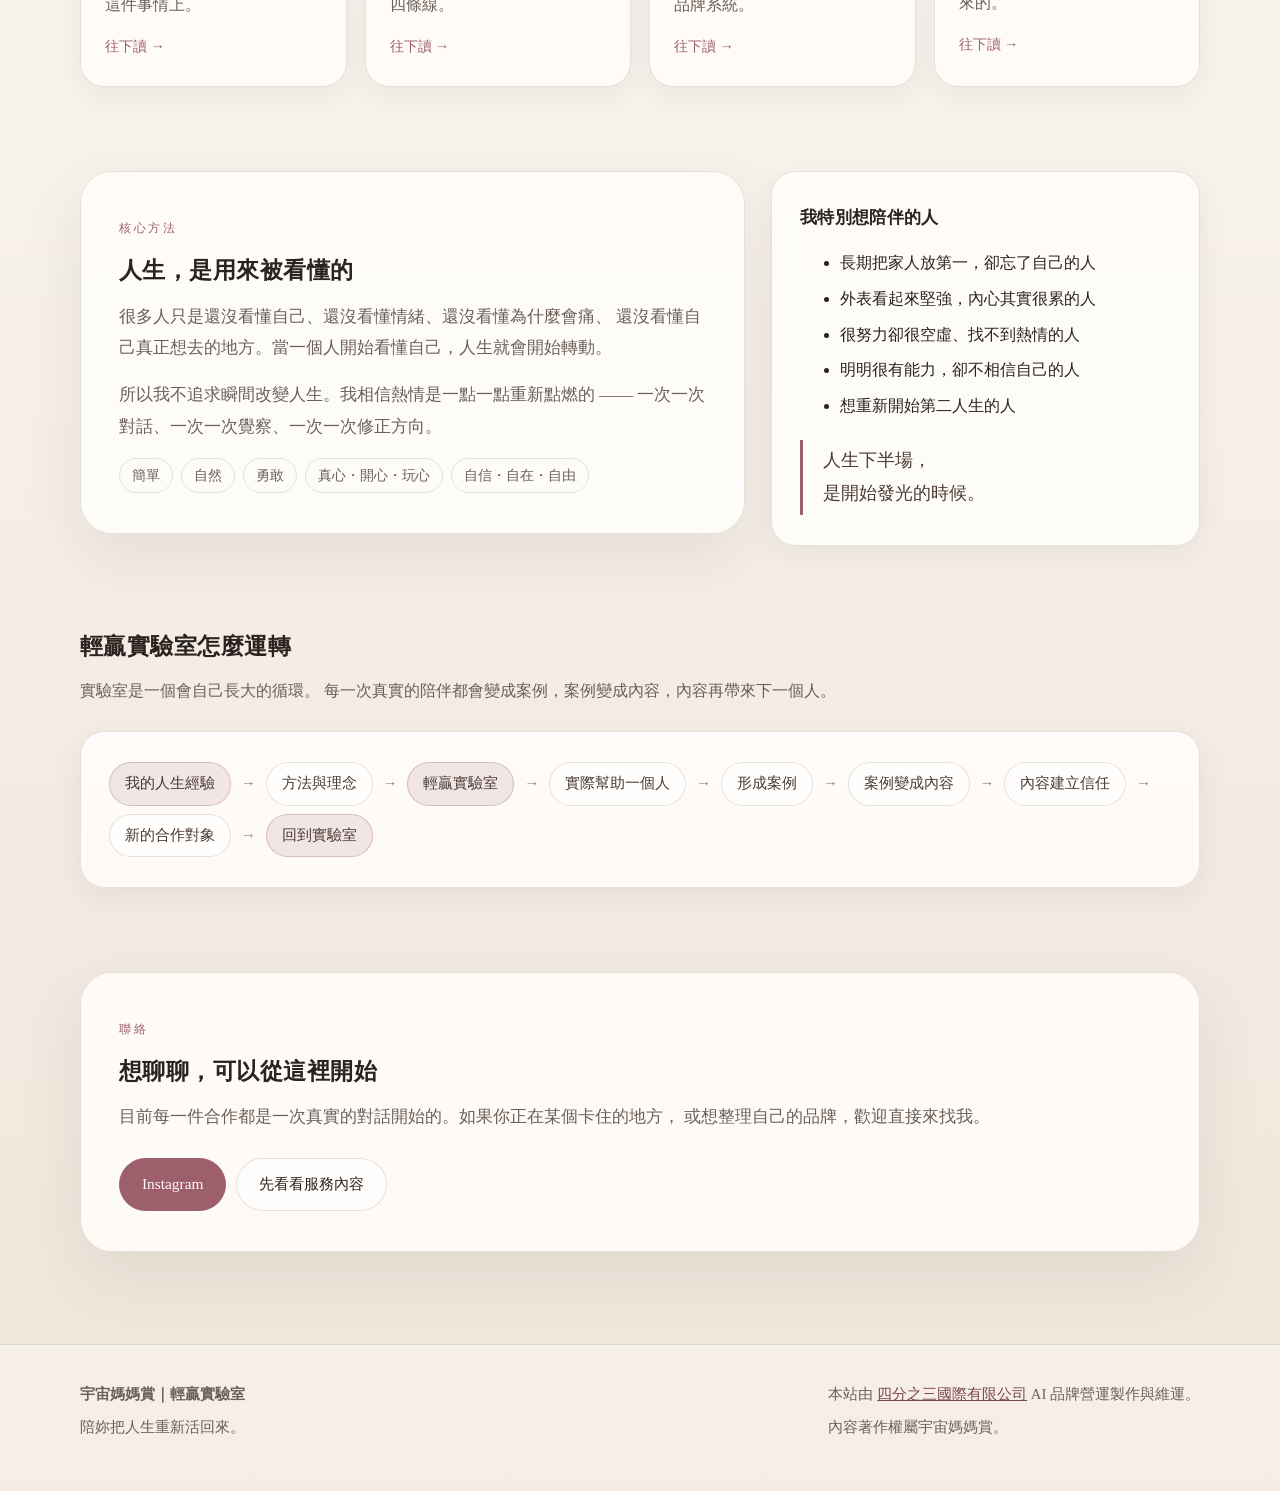
==== commit 16ab1546: "人像照上線：首頁、我是誰、服務頁各一張，加分享預覽圖 mamasan 給的三張棚拍人像（2026-09-30 經 Darren 轉交），原檔未重新壓縮。 - 首頁第一屏：白西裝半身，拱形框；原本右欄的" ====
--- a/index.html
+++ b/index.html
@@ -5,6 +5,15 @@
   <meta name="viewport" content="width=device-width, initial-scale=1">
   <title>宇宙媽媽賞｜輕贏實驗室</title>
   <meta name="description" content="宇宙媽媽賞的品牌總控中心。輕贏實驗室、Co Me Time 聊心療你、人生覺察與品牌規劃。我來，是陪妳找回真實的自己。">
+  <meta property="og:type" content="website">
+  <meta property="og:site_name" content="宇宙媽媽賞｜輕贏實驗室">
+  <meta property="og:title" content="宇宙媽媽賞｜輕贏實驗室">
+  <meta property="og:description" content="宇宙媽媽賞的品牌總控中心。輕贏實驗室、Co Me Time 聊心療你、人生覺察與品牌規劃。我來，是陪妳找回真實的自己。">
+  <meta property="og:url" content="https://mamasan.three-quarters.net/">
+  <meta property="og:image" content="https://mamasan.three-quarters.net/assets/img/og-mamasan.jpg">
+  <meta property="og:image:width" content="1200">
+  <meta property="og:image:height" content="630">
+  <meta name="twitter:card" content="summary_large_image">
   <link rel="stylesheet" href="./assets/css/styles.css">
 </head>
 <body>
@@ -28,10 +37,10 @@
 
   <main class="page">
     <section class="hero">
-      <div class="hero-grid">
+      <div class="hero-grid with-portrait">
         <div class="panel">
           <span class="eyebrow">宇宙媽媽賞</span>
-          <h1>我來，是陪妳找回真實的自己。</h1>
+          <h1>我來，<br class="br-wide">是陪妳找回真實的自己。</h1>
           <p class="lead lead-strong">
             五十歲之前，我把人生花在成全別人。五十歲之後，我想開始學著成就自己 ——
             也陪其他人這樣做。
@@ -50,25 +59,32 @@
           </div>
         </div>
 
-        <aside class="panel panel-soft">
-          <blockquote class="quote quote-lg">
-            有時候，我們只是<br>太久沒有回來自己身上。
-          </blockquote>
-          <div class="grid cards" style="margin-top:26px;">
-            <article class="card card-accent">
-              <h3>輕贏</h3>
-              <p>輕盈的狀態，加上比昨天的自己更進步。跟昨天的自己比，標準由自己定。</p>
-            </article>
-            <article class="card card-gold">
-              <h3>走出趣</h3>
-              <p>先幫自己走出去，走出去之後就能幫助別人。</p>
-            </article>
-            <article class="card card-forest">
-              <h3>伯樂</h3>
-              <p>先當自己的伯樂，然後成為別人的伯樂。</p>
-            </article>
-          </div>
-        </aside>
+        <figure class="portrait portrait-arch">
+          <img src="./assets/img/portrait-white-smile.jpg" width="853" height="1280"
+               alt="宇宙媽媽賞身穿白色西裝外套，手輕拉衣襟，笑著看向鏡頭" fetchpriority="high">
+        </figure>
+      </div>
+    </section>
+
+    <section class="section">
+      <div class="panel panel-soft">
+        <blockquote class="quote quote-lg">
+          有時候，我們只是<br>太久沒有回來自己身上。
+        </blockquote>
+        <div class="grid cards" style="margin-top:26px;">
+          <article class="card card-accent">
+            <h3>輕贏</h3>
+            <p>輕盈的狀態，加上比昨天的自己更進步。跟昨天的自己比，標準由自己定。</p>
+          </article>
+          <article class="card card-gold">
+            <h3>走出趣</h3>
+            <p>先幫自己走出去，走出去之後就能幫助別人。</p>
+          </article>
+          <article class="card card-forest">
+            <h3>伯樂</h3>
+            <p>先當自己的伯樂，然後成為別人的伯樂。</p>
+          </article>
+        </div>
       </div>
     </section>
 
--- a/assets/css/styles.css
+++ b/assets/css/styles.css
@@ -147,6 +147,43 @@
 .button.primary:hover { background: var(--rose-deep); }
 .button.warm { background: rgba(230, 210, 204, 0.6); border-color: rgba(157, 95, 107, 0.28); }
 
+/* ---------- portraits ---------- */
+
+/* 人像照是深藍灰棚拍背景；框底色取自照片背景，載入前不會閃白 */
+.hero-grid.with-portrait { align-items: center; }
+.hero-grid.portrait-first { grid-template-columns: minmax(0, 0.8fr) minmax(0, 1.4fr); }
+
+.portrait {
+  position: relative;
+  margin: 0;
+  isolation: isolate;
+}
+.portrait img {
+  width: 100%;
+  object-fit: cover;
+  background: #222a35;
+  box-shadow: 0 26px 60px rgba(34, 42, 53, 0.22);
+}
+.portrait::before {
+  content: "";
+  position: absolute;
+  inset: -14px 14px 14px -14px;
+  border: 1px solid rgba(180, 138, 74, 0.6);
+  z-index: -1;
+}
+
+/* 拱形：上緣是半圓，比例 4:5（垂直半徑 = 寬的一半 = 高的 40%） */
+.portrait-arch img,
+.portrait-arch::before {
+  border-radius: 50% 50% var(--radius-lg) var(--radius-lg) / 40% 40% var(--radius-lg) var(--radius-lg);
+}
+.portrait-arch img { aspect-ratio: 4 / 5; object-position: 50% 18%; }
+
+/* 全身照：保留原本 2:3，不裁到腳 */
+.portrait-full img,
+.portrait-full::before { border-radius: var(--radius-xl); }
+.portrait-full img { aspect-ratio: 2 / 3; }
+
 /* ---------- quote ---------- */
 
 .quote {
@@ -316,7 +353,11 @@
 .footer-note { font-size: 0.84rem; color: var(--faint); }
 
 @media (max-width: 860px) {
-  .hero-grid { grid-template-columns: 1fr; }
+  .hero-grid, .hero-grid.portrait-first { grid-template-columns: 1fr; }
+  .hero-grid .portrait { order: -1; width: min(320px, calc(100% - 28px)); margin: 14px auto 10px; }
+  /* 全身照比較長，手機上縮窄，讓標題留在第一屏附近 */
+  .hero-grid .portrait-full { width: min(250px, calc(100% - 28px)); }
+  .br-wide { display: none; }
   .panel { padding: 30px 24px; }
   .hero { padding: 44px 0 26px; }
   .deflist > div { grid-template-columns: 1fr; gap: 4px; }
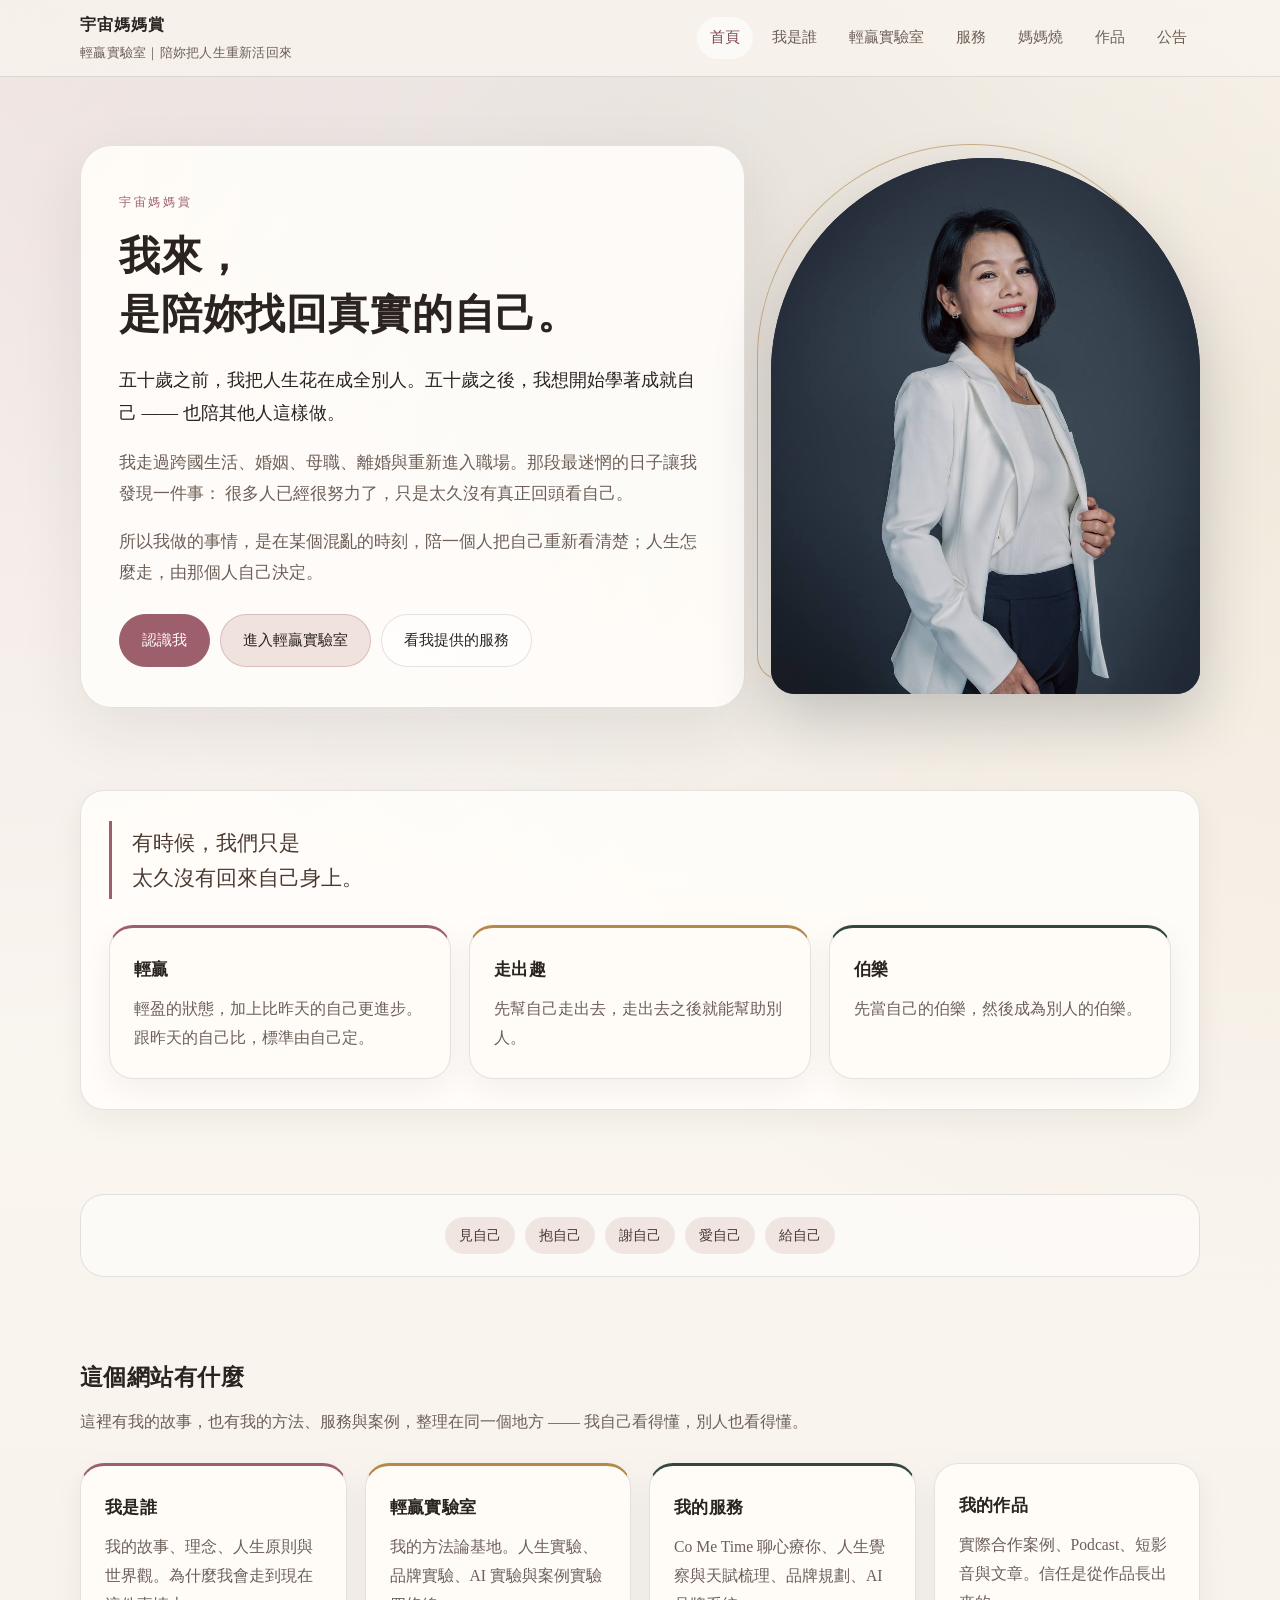
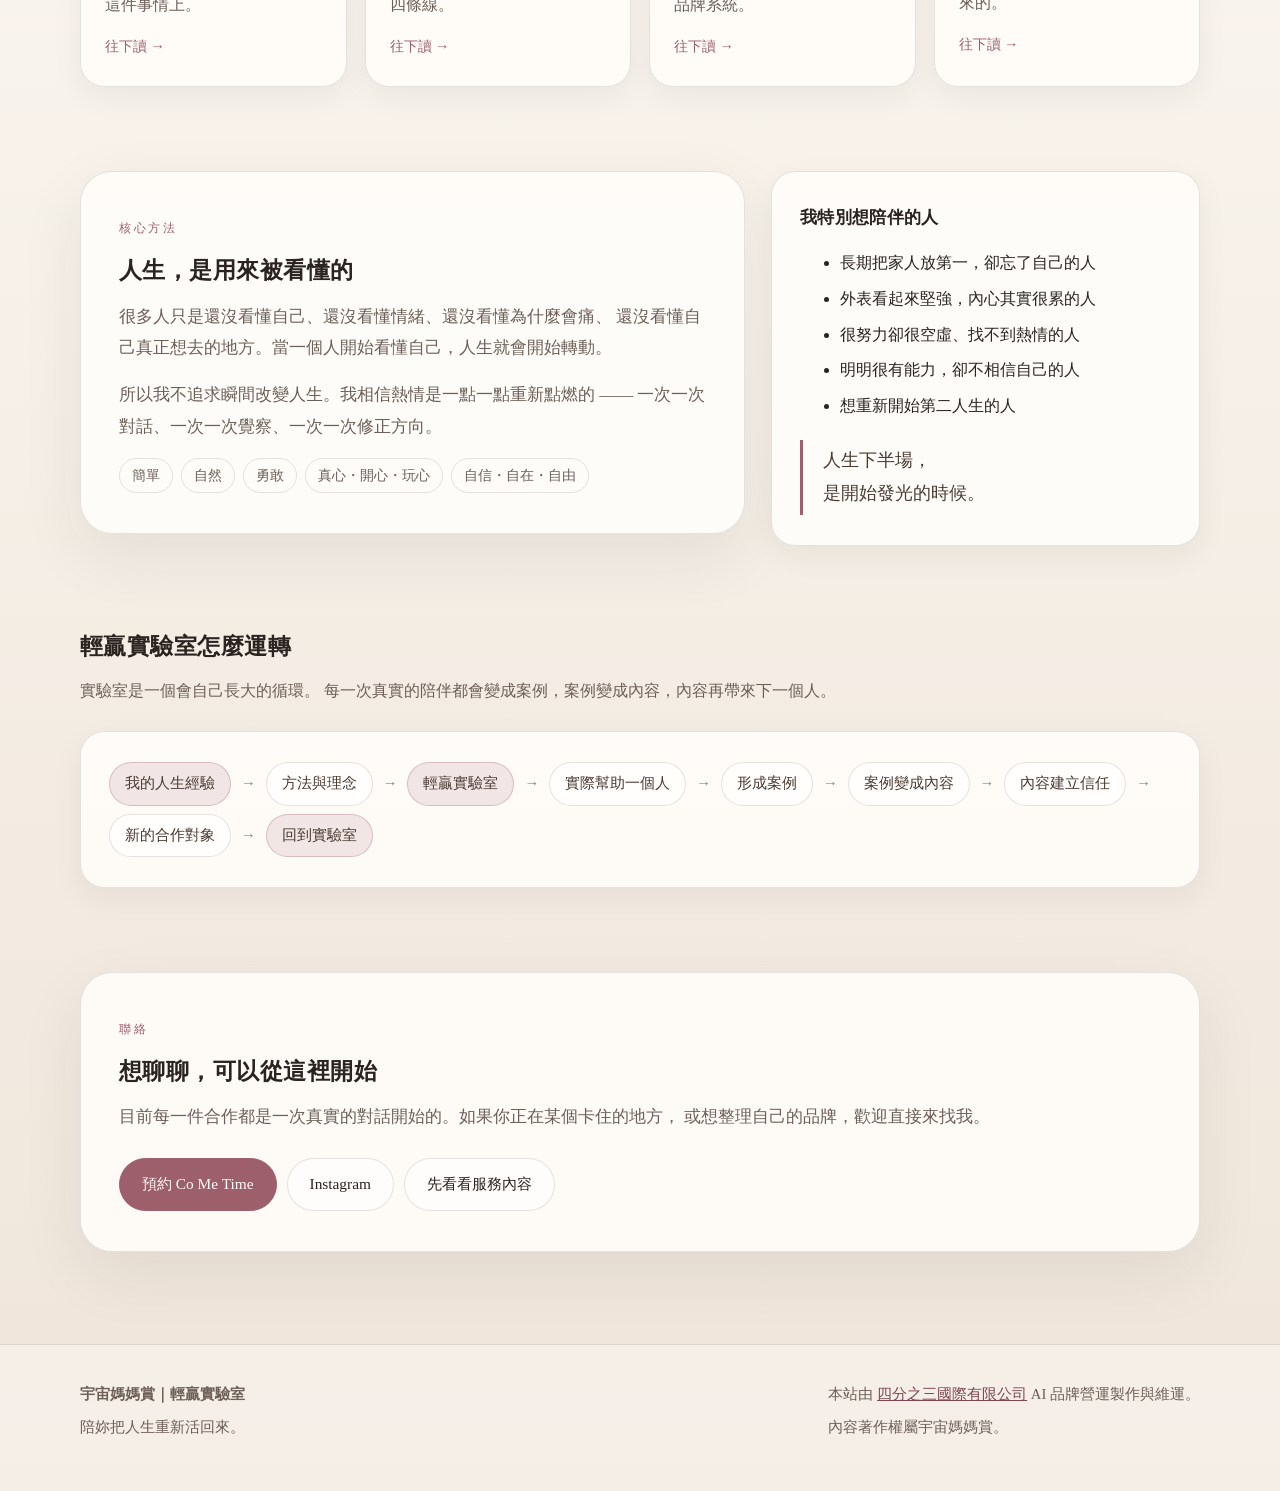
==== commit 2f7be3ce: "新增 Co Me Time 預約頁 /cometime/：首批 5 位體驗價 NT$2,980 預約走 mamasan 自己帳號的 Tally（PdVXQP）→ Google 日曆預約頁。 單頁、沒有" ====
--- a/index.html
+++ b/index.html
@@ -207,7 +207,8 @@
           或想整理自己的品牌，歡迎直接來找我。
         </p>
         <div class="actions">
-          <a class="button primary" href="https://www.instagram.com/alishasatojp/" rel="me">Instagram</a>
+          <a class="button primary" href="./cometime/">預約 Co Me Time</a>
+          <a class="button" href="https://www.instagram.com/alishasatojp/" rel="me">Instagram</a>
           <a class="button" href="./services/">先看看服務內容</a>
         </div>
       </div>
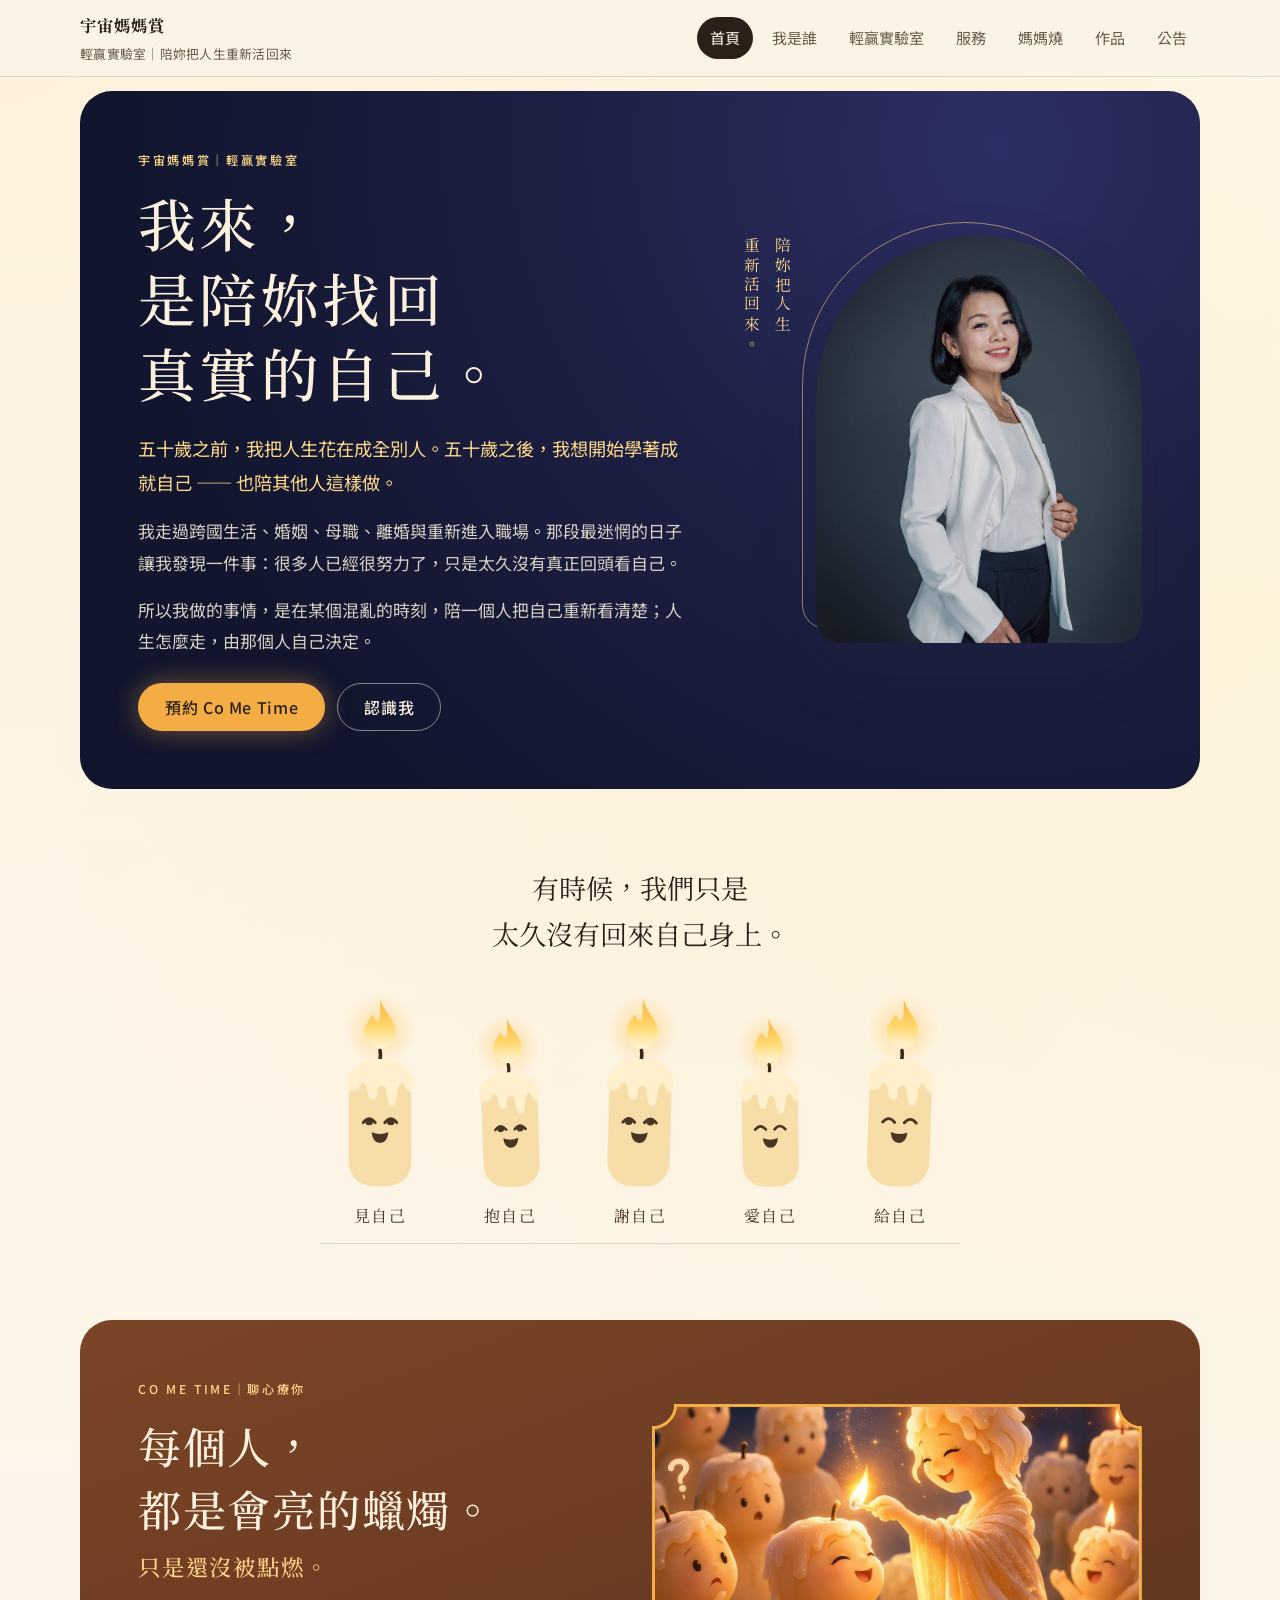
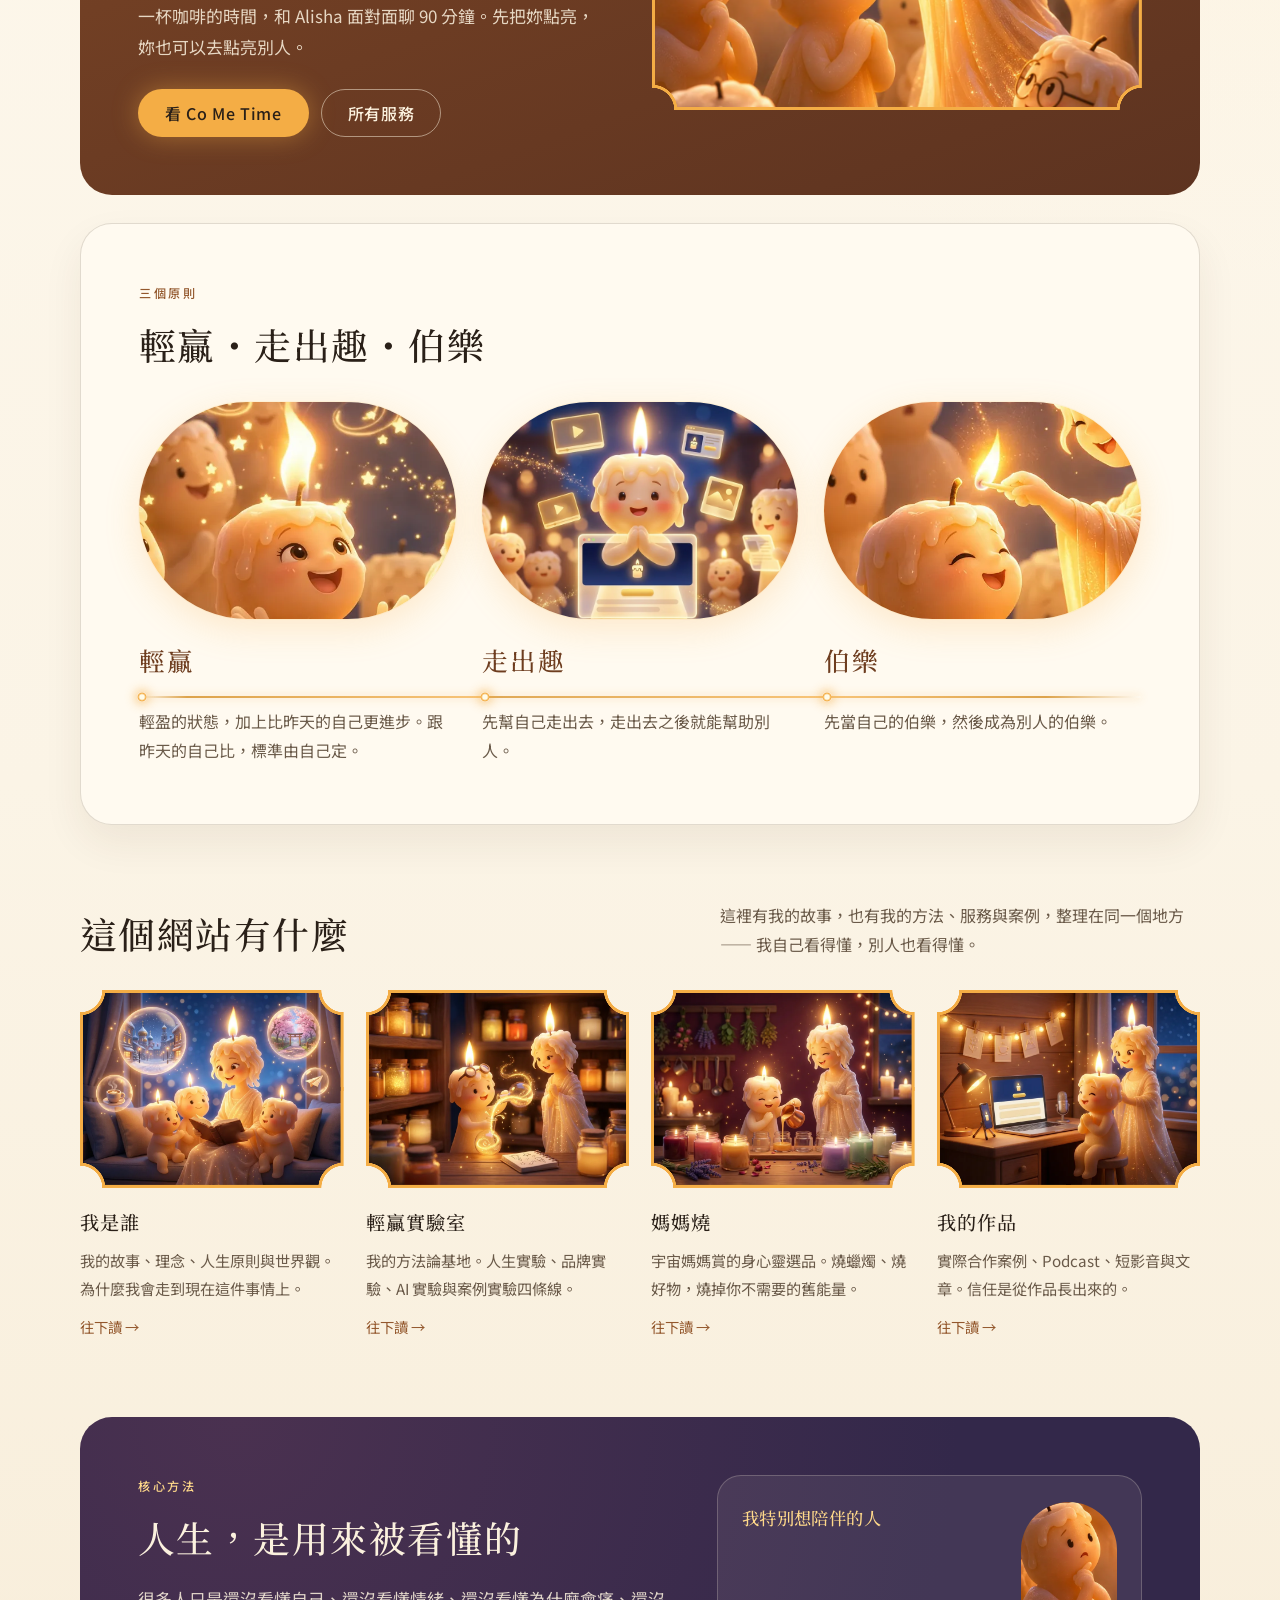
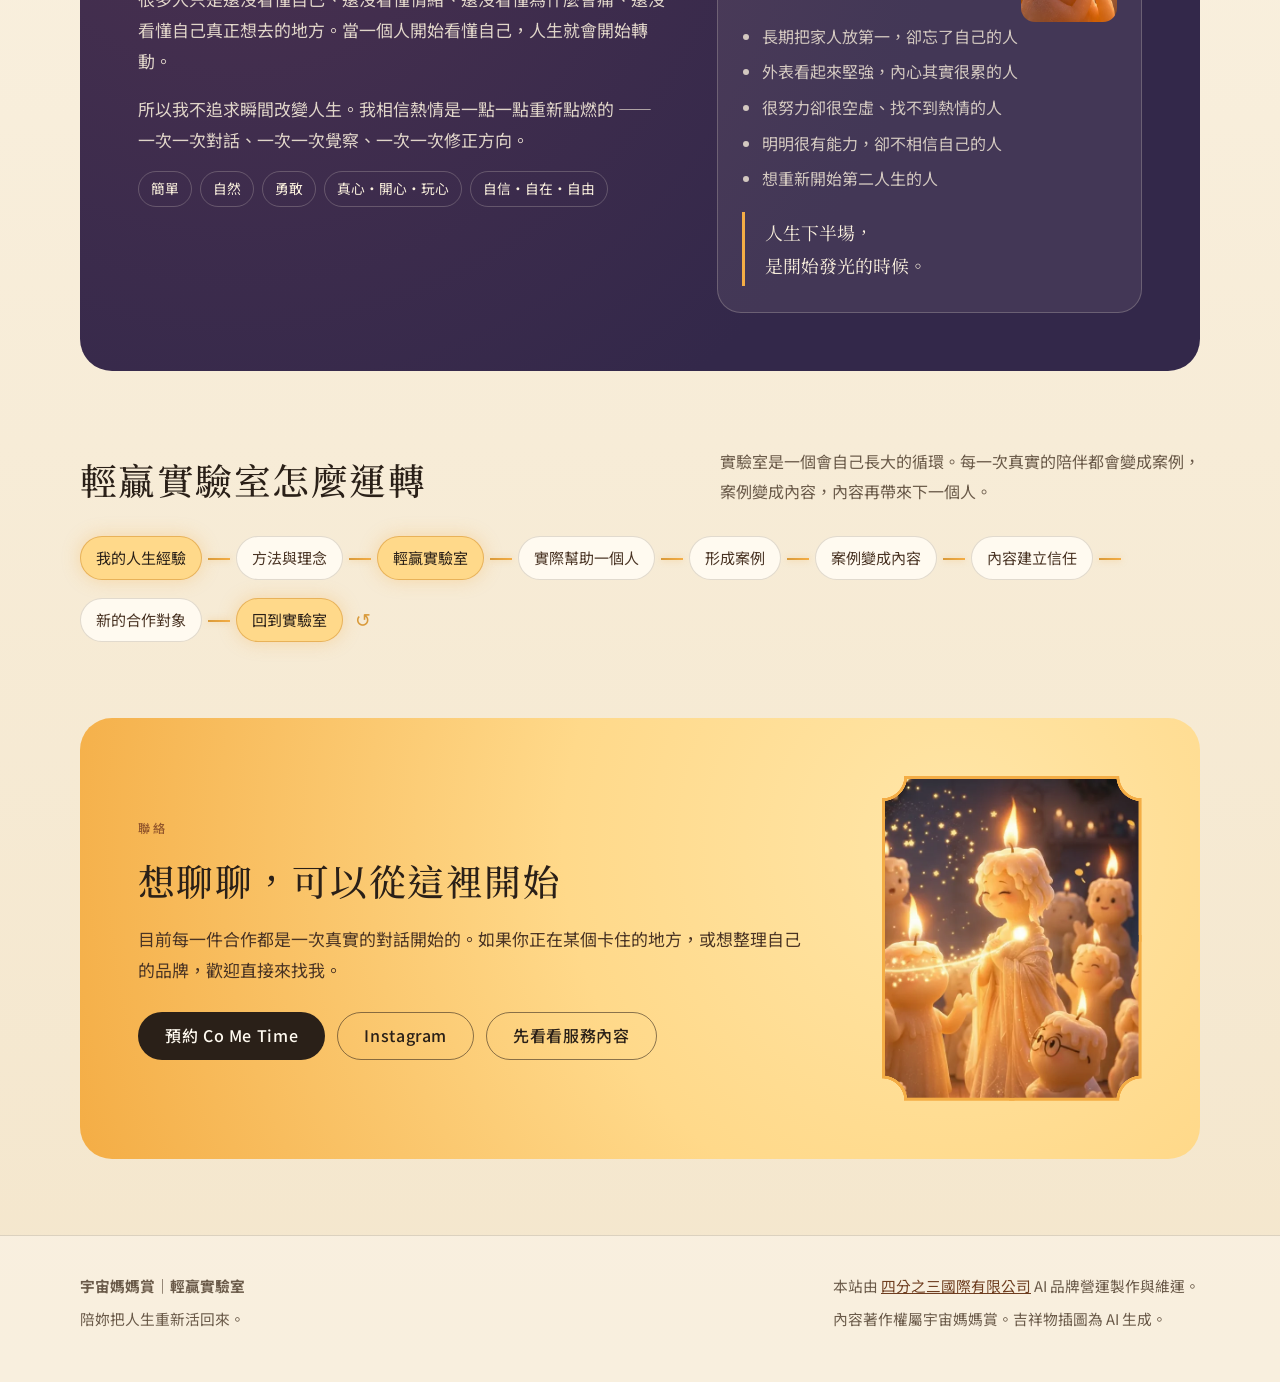
==== commit d987e6ca: "首頁燭光版：以 Co Me Time 一頁式為主軸、卡通蠟燭當吉祥物，全站換燭光色（Darren 11-13） - 全站：styles.css 換成 Co Me Time 的夜色、燭火、蠟、紙與 No" ====
--- a/index.html
+++ b/index.html
@@ -14,8 +14,16 @@
   <meta property="og:image:width" content="1200">
   <meta property="og:image:height" content="630">
   <meta name="twitter:card" content="summary_large_image">
+  <link rel="preconnect" href="https://fonts.googleapis.com">
+  <link rel="preconnect" href="https://fonts.gstatic.com" crossorigin>
   <link rel="stylesheet" href="./assets/css/styles.css">
+  <script src="./assets/js/home.js" defer></script>
 </head>
+<!--
+  首頁燭光版（2026-11-13，Claude）。Darren：以 /cometime/ 一頁式當整個官網的主軸，卡通蠟燭是 mamasan 的吉祥物。
+  這一版是之後修正的地基：字沿用舊首頁（都是她的話），排法與元件比照 /cometime/，元件在 styles.css 的〈首頁：燭光版〉段。
+  吉祥物插圖在 assets/img/mascot/：about、lab、shao、works 四張 11-13 用 Vertex 出（製作紀錄在 Drive 想法箱），其餘六張複製自 /cometime/media/。
+-->
 <body>
   <header class="site-header">
     <div class="page nav">
@@ -35,113 +43,146 @@
     </div>
   </header>
 
-  <main class="page">
-    <section class="hero">
-      <div class="hero-grid with-portrait">
-        <div class="panel">
-          <span class="eyebrow">宇宙媽媽賞</span>
-          <h1>我來，<br class="br-wide">是陪妳找回真實的自己。</h1>
-          <p class="lead lead-strong">
-            五十歲之前，我把人生花在成全別人。五十歲之後，我想開始學著成就自己 ——
-            也陪其他人這樣做。
-          </p>
-          <p class="lead">
-            我走過跨國生活、婚姻、母職、離婚與重新進入職場。那段最迷惘的日子讓我發現一件事：
-            很多人已經很努力了，只是太久沒有真正回頭看自己。
-          </p>
-          <p class="lead">
-            所以我做的事情，是在某個混亂的時刻，陪一個人把自己重新看清楚；人生怎麼走，由那個人自己決定。
-          </p>
-          <div class="actions">
-            <a class="button primary" href="./about/">認識我</a>
-            <a class="button warm" href="./lab/">進入輕贏實驗室</a>
-            <a class="button" href="./services/">看我提供的服務</a>
-          </div>
-        </div>
-
-        <figure class="portrait portrait-arch">
-          <img src="./assets/img/portrait-white-smile.jpg" width="853" height="1280"
-               alt="宇宙媽媽賞身穿白色西裝外套，手輕拉衣襟，笑著看向鏡頭" fetchpriority="high">
-        </figure>
-      </div>
-    </section>
-
-    <section class="section">
-      <div class="panel panel-soft">
-        <blockquote class="quote quote-lg">
-          有時候，我們只是<br>太久沒有回來自己身上。
-        </blockquote>
-        <div class="grid cards" style="margin-top:26px;">
-          <article class="card card-accent">
-            <h3>輕贏</h3>
-            <p>輕盈的狀態，加上比昨天的自己更進步。跟昨天的自己比，標準由自己定。</p>
-          </article>
-          <article class="card card-gold">
-            <h3>走出趣</h3>
-            <p>先幫自己走出去，走出去之後就能幫助別人。</p>
-          </article>
-          <article class="card card-forest">
-            <h3>伯樂</h3>
-            <p>先當自己的伯樂，然後成為別人的伯樂。</p>
-          </article>
-        </div>
-      </div>
-    </section>
-
-    <section class="section">
-      <div class="ribbon">
-        <span>見自己</span>
-        <span>抱自己</span>
-        <span>謝自己</span>
-        <span>愛自己</span>
-        <span>給自己</span>
-      </div>
-    </section>
-
-    <section class="section">
-      <div class="section-header">
-        <h2>這個網站有什麼</h2>
-        <p>
-          這裡有我的故事，也有我的方法、服務與案例，整理在同一個地方 ——
-          我自己看得懂，別人也看得懂。
-        </p>
-      </div>
-      <div class="grid cards">
-        <a class="card card-link card-accent" href="./about/">
-          <h3>我是誰</h3>
-          <p>我的故事、理念、人生原則與世界觀。為什麼我會走到現在這件事情上。</p>
-          <span class="more">往下讀 →</span>
+  <main class="page home">
+    <!-- 01 首屏 -->
+    <section class="h-sheet h-night h-hero">
+      <div class="h-hero-grid">
+        <div>
+          <span class="h-label">宇宙媽媽賞｜輕贏實驗室</span>
+          <h1><span class="h-nb">我來，</span><br><span class="h-nb">是陪妳找回</span><span class="h-nb">真實的自己。</span></h1>
+          <p class="lead lead-strong">五十歲之前，我把人生花在成全別人。五十歲之後，我想開始學著成就自己 —— 也陪其他人這樣做。</p>
+          <p class="lead">我走過跨國生活、婚姻、母職、離婚與重新進入職場。那段最迷惘的日子讓我發現一件事：很多人已經很努力了，只是太久沒有真正回頭看自己。</p>
+          <p class="lead">所以我做的事情，是在某個混亂的時刻，陪一個人把自己重新看清楚；人生怎麼走，由那個人自己決定。</p>
+          <div class="h-actions">
+            <a class="btn btn-flame" href="./cometime/">預約 Co Me Time</a>
+            <a class="btn btn-line" href="./about/">認識我</a>
+          </div>
+        </div>
+        <div class="h-hero-media">
+          <p class="h-vertical">陪妳把人生<br>重新活回來。</p>
+          <figure class="portrait portrait-arch">
+            <img src="./assets/img/portrait-white-smile.jpg" width="853" height="1280"
+                 alt="宇宙媽媽賞身穿白色西裝外套，手輕拉衣襟，笑著看向鏡頭" fetchpriority="high">
+          </figure>
+        </div>
+      </div>
+    </section>
+
+    <!-- 02 五根小蠟燭：舊首頁的「見自己、抱自己、謝自己、愛自己、給自己」 -->
+    <section class="h-selves h-plain">
+      <blockquote class="quote quote-lg">有時候，我們只是<br>太久沒有回來自己身上。</blockquote>
+      <svg width="0" height="0" style="position:absolute" aria-hidden="true" focusable="false">
+        <defs>
+          <radialGradient id="h-halo"><stop offset="0" stop-color="#ffcf70" stop-opacity=".62"/><stop offset="1" stop-color="#ffcf70" stop-opacity="0"/></radialGradient>
+          <linearGradient id="h-flame" x1="0" y1="0" x2="0" y2="1"><stop offset="0" stop-color="#ffb33d"/><stop offset=".55" stop-color="#ffd76e"/><stop offset="1" stop-color="#fff6d8"/></linearGradient>
+        </defs>
+      </svg>
+      <ul class="h-candles" aria-label="見自己、抱自己、謝自己、愛自己、給自己">
+        <li><svg viewBox="0 0 80 170" aria-hidden="true" focusable="false"><g><circle class="halo" cx="40" cy="36" r="30" fill="url(#h-halo)"/><path class="flame" fill="url(#h-flame)" d="M40 10c3 11 13 16 13 28 0 8-6 13-13 13s-13-5-13-13c0-7 4-11 7-15 1 3 3 5 5 5 2-6 1-12 1-18z"/><path class="wick" d="M40 62c0-3 1-5 0-9"/><rect class="wax" x="14" y="70" width="52" height="96" rx="20"/><path class="drip" d="M12 82c0-14 12-22 28-22s28 8 28 22c0 6-6 7-7 1-1-4-5-4-6 1-1 7-1 15-5 15s-4-8-5-14c-1-4-6-4-7 0-1 5 0 9-4 9s-4-6-5-11c-1-4-5-4-6 0-1 5-11 5-11-1z"/><g class="is-off"><circle class="face" cx="31" cy="112" r="3.2"/><circle class="face" cx="49" cy="112" r="3.2"/><path class="face-line" d="M37 125h6"/></g><g class="is-on"><path class="face-line" d="M26 113q5-6 10 0M44 113q5-6 10 0"/><path class="face" d="M33 121q7 3 14 0q-1 9-7 9t-7-9z"/></g></g></svg><span>見自己</span></li>
+        <li><svg viewBox="0 0 80 170" aria-hidden="true" focusable="false"><g transform="rotate(-2 40 100)"><circle class="halo" cx="40" cy="36" r="30" fill="url(#h-halo)"/><path class="flame" fill="url(#h-flame)" d="M40 10c3 11 13 16 13 28 0 8-6 13-13 13s-13-5-13-13c0-7 4-11 7-15 1 3 3 5 5 5 2-6 1-12 1-18z"/><path class="wick" d="M40 62c0-3 1-5 0-9"/><rect class="wax" x="14" y="70" width="52" height="96" rx="20"/><path class="drip" d="M12 82c0-14 12-22 28-22s28 8 28 22c0 6-6 7-7 1-1-4-5-4-6 1-1 7-1 15-5 15s-4-8-5-14c-1-4-6-4-7 0-1 5 0 9-4 9s-4-6-5-11c-1-4-5-4-6 0-1 5-11 5-11-1z"/><g class="is-off"><circle class="face" cx="31" cy="112" r="3.2"/><circle class="face" cx="49" cy="112" r="3.2"/><path class="face-line" d="M37 125h6"/></g><g class="is-on"><path class="face-line" d="M26 113q5-6 10 0M44 113q5-6 10 0"/><path class="face" d="M33 121q7 3 14 0q-1 9-7 9t-7-9z"/></g></g></svg><span>抱自己</span></li>
+        <li><svg viewBox="0 0 80 170" aria-hidden="true" focusable="false"><g transform="rotate(1.5 40 100)"><circle class="halo" cx="40" cy="36" r="30" fill="url(#h-halo)"/><path class="flame" fill="url(#h-flame)" d="M40 10c3 11 13 16 13 28 0 8-6 13-13 13s-13-5-13-13c0-7 4-11 7-15 1 3 3 5 5 5 2-6 1-12 1-18z"/><path class="wick" d="M40 62c0-3 1-5 0-9"/><rect class="wax" x="14" y="70" width="52" height="96" rx="20"/><path class="drip" d="M12 82c0-14 12-22 28-22s28 8 28 22c0 6-6 7-7 1-1-4-5-4-6 1-1 7-1 15-5 15s-4-8-5-14c-1-4-6-4-7 0-1 5 0 9-4 9s-4-6-5-11c-1-4-5-4-6 0-1 5-11 5-11-1z"/><g class="is-off"><circle class="face" cx="31" cy="112" r="3.2"/><circle class="face" cx="49" cy="112" r="3.2"/><path class="face-line" d="M37 125h6"/></g><g class="is-on"><path class="face-line" d="M26 113q5-6 10 0M44 113q5-6 10 0"/><path class="face" d="M33 121q7 3 14 0q-1 9-7 9t-7-9z"/></g></g></svg><span>謝自己</span></li>
+        <li><svg viewBox="0 0 80 170" aria-hidden="true" focusable="false"><g transform="rotate(-1 40 100)"><circle class="halo" cx="40" cy="36" r="30" fill="url(#h-halo)"/><path class="flame" fill="url(#h-flame)" d="M40 10c3 11 13 16 13 28 0 8-6 13-13 13s-13-5-13-13c0-7 4-11 7-15 1 3 3 5 5 5 2-6 1-12 1-18z"/><path class="wick" d="M40 62c0-3 1-5 0-9"/><rect class="wax" x="14" y="70" width="52" height="96" rx="20"/><path class="drip" d="M12 82c0-14 12-22 28-22s28 8 28 22c0 6-6 7-7 1-1-4-5-4-6 1-1 7-1 15-5 15s-4-8-5-14c-1-4-6-4-7 0-1 5 0 9-4 9s-4-6-5-11c-1-4-5-4-6 0-1 5-11 5-11-1z"/><g class="is-off"><circle class="face" cx="31" cy="112" r="3.2"/><circle class="face" cx="49" cy="112" r="3.2"/><path class="face-line" d="M37 125h6"/></g><g class="is-on"><path class="face-line" d="M26 113q5-6 10 0M44 113q5-6 10 0"/><path class="face" d="M33 121q7 3 14 0q-1 9-7 9t-7-9z"/></g></g></svg><span>愛自己</span></li>
+        <li><svg viewBox="0 0 80 170" aria-hidden="true" focusable="false"><g transform="rotate(2 40 100)"><circle class="halo" cx="40" cy="36" r="30" fill="url(#h-halo)"/><path class="flame" fill="url(#h-flame)" d="M40 10c3 11 13 16 13 28 0 8-6 13-13 13s-13-5-13-13c0-7 4-11 7-15 1 3 3 5 5 5 2-6 1-12 1-18z"/><path class="wick" d="M40 62c0-3 1-5 0-9"/><rect class="wax" x="14" y="70" width="52" height="96" rx="20"/><path class="drip" d="M12 82c0-14 12-22 28-22s28 8 28 22c0 6-6 7-7 1-1-4-5-4-6 1-1 7-1 15-5 15s-4-8-5-14c-1-4-6-4-7 0-1 5 0 9-4 9s-4-6-5-11c-1-4-5-4-6 0-1 5-11 5-11-1z"/><g class="is-off"><circle class="face" cx="31" cy="112" r="3.2"/><circle class="face" cx="49" cy="112" r="3.2"/><path class="face-line" d="M37 125h6"/></g><g class="is-on"><path class="face-line" d="M26 113q5-6 10 0M44 113q5-6 10 0"/><path class="face" d="M33 121q7 3 14 0q-1 9-7 9t-7-9z"/></g></g></svg><span>給自己</span></li>
+      </ul>
+    </section>
+
+    <!-- 03 Co Me Time：整站的主軸。字取自 /cometime/ 首屏 -->
+    <section class="h-sheet h-ember h-ct" id="cometime">
+      <div class="h-ct-grid">
+        <div>
+          <span class="h-label">CO ME TIME｜聊心療你</span>
+          <h2 class="h-h2"><span class="h-nb">每個人，</span><span class="h-nb">都是會亮的蠟燭。</span><span class="h-ct-rest">只是還沒被點燃。</span></h2>
+          <p class="lead" style="margin-top:18px;">一杯咖啡的時間，和 Alisha 面對面聊 90 分鐘。先把妳點亮，妳也可以去點亮別人。</p>
+          <div class="h-actions">
+            <a class="btn btn-flame" href="./cometime/">看 Co Me Time</a>
+            <a class="btn btn-line" href="./services/">所有服務</a>
+          </div>
+        </div>
+        <a href="./cometime/" aria-label="看 Co Me Time">
+          <figure class="h-ticket">
+            <img src="./assets/img/mascot/cometime.webp" width="1280" height="720" alt="一根亮著的蠟燭用火柴點亮另一根，身邊的小蠟燭圍著看" loading="lazy">
+          </figure>
         </a>
-        <a class="card card-link card-gold" href="./lab/">
-          <h3>輕贏實驗室</h3>
-          <p>我的方法論基地。人生實驗、品牌實驗、AI 實驗與案例實驗四條線。</p>
-          <span class="more">往下讀 →</span>
-        </a>
-        <a class="card card-link card-forest" href="./services/">
-          <h3>我的服務</h3>
-          <p>Co Me Time 聊心療你、人生覺察與天賦梳理、品牌規劃、AI 品牌系統。</p>
-          <span class="more">往下讀 →</span>
-        </a>
-        <a class="card card-link" href="./works/">
-          <h3>我的作品</h3>
-          <p>實際合作案例、Podcast、短影音與文章。信任是從作品長出來的。</p>
-          <span class="more">往下讀 →</span>
-        </a>
-      </div>
-    </section>
-
-    <section class="section">
-      <div class="hero-grid">
-        <div class="panel">
-          <span class="eyebrow">核心方法</span>
-          <h2>人生，是用來被看懂的</h2>
-          <p class="lead">
-            很多人只是還沒看懂自己、還沒看懂情緒、還沒看懂為什麼會痛、
-            還沒看懂自己真正想去的地方。當一個人開始看懂自己，人生就會開始轉動。
-          </p>
-          <p class="lead">
-            所以我不追求瞬間改變人生。我相信熱情是一點一點重新點燃的 —— 一次一次對話、一次一次覺察、一次一次修正方向。
-          </p>
+      </div>
+    </section>
+
+    <!-- 04 三個原則：舊首頁三張卡的字，配上 Co Me Time 的吉祥物 -->
+    <section class="h-sheet h-paper">
+      <div class="h-head">
+        <div>
+          <span class="h-label">三個原則</span>
+          <h2 class="h-h2">輕贏・走出趣・伯樂</h2>
+        </div>
+      </div>
+      <ol class="h-steps">
+        <li>
+          <figure class="h-pill"><img src="./assets/img/mascot/lit.webp" width="560" height="385" alt="剛亮起來的小蠟燭，開心地笑著" loading="lazy"></figure>
+          <h3>輕贏</h3>
+          <p>輕盈的狀態，加上比昨天的自己更進步。跟昨天的自己比，標準由自己定。</p>
+        </li>
+        <li>
+          <figure class="h-pill"><img src="./assets/img/mascot/out.webp" width="860" height="590" alt="小蠟燭帶著自己的發光網頁走上街" loading="lazy"></figure>
+          <h3>走出趣</h3>
+          <p>先幫自己走出去，走出去之後就能幫助別人。</p>
+        </li>
+        <li>
+          <figure class="h-pill"><img src="./assets/img/mascot/match.webp" width="560" height="385" alt="高蠟燭用火柴點亮一根小蠟燭" loading="lazy"></figure>
+          <h3>伯樂</h3>
+          <p>先當自己的伯樂，然後成為別人的伯樂。</p>
+        </li>
+      </ol>
+    </section>
+
+    <!-- 05 這個網站有什麼 -->
+    <section class="h-plain">
+      <div class="h-head">
+        <h2 class="h-h2">這個網站有什麼</h2>
+        <p>這裡有我的故事，也有我的方法、服務與案例，整理在同一個地方 —— 我自己看得懂，別人也看得懂。</p>
+      </div>
+      <ul class="h-map">
+        <li>
+          <a href="./about/">
+            <figure class="h-ticket"><img src="./assets/img/mascot/about.webp" width="900" height="672" alt="高蠟燭坐在窗邊翻旅行手帳，三根小蠟燭依偎在旁，身邊飄著雪中的圓頂城市、櫻花小徑和一杯咖啡" loading="lazy"></figure>
+            <h3>我是誰</h3>
+            <p>我的故事、理念、人生原則與世界觀。為什麼我會走到現在這件事情上。</p>
+            <span class="more">往下讀 →</span>
+          </a>
+        </li>
+        <li>
+          <a href="./lab/">
+            <figure class="h-ticket"><img src="./assets/img/mascot/lab.webp" width="900" height="672" alt="戴著小護目鏡的小蠟燭在實驗室裡，把金色的光從一個燒瓶倒進另一個" loading="lazy"></figure>
+            <h3>輕贏實驗室</h3>
+            <p>我的方法論基地。人生實驗、品牌實驗、AI 實驗與案例實驗四條線。</p>
+            <span class="more">往下讀 →</span>
+          </a>
+        </li>
+        <li>
+          <a href="./shao/">
+            <figure class="h-ticket"><img src="./assets/img/mascot/shao.webp" width="900" height="672" alt="酒紅色的工作室裡，小蠟燭把蠟倒進一排彩色的玻璃杯蠟燭" loading="lazy"></figure>
+            <h3>媽媽燒</h3>
+            <p>宇宙媽媽賞的身心靈選品。燒蠟燭、燒好物，燒掉你不需要的舊能量。</p>
+            <span class="more">往下讀 →</span>
+          </a>
+        </li>
+        <li>
+          <a href="./works/">
+            <figure class="h-ticket"><img src="./assets/img/mascot/works.webp" width="900" height="672" alt="小蠟燭坐在書桌前，筆電上是一頁網站，旁邊有麥克風和架著的手機" loading="lazy"></figure>
+            <h3>我的作品</h3>
+            <p>實際合作案例、Podcast、短影音與文章。信任是從作品長出來的。</p>
+            <span class="more">往下讀 →</span>
+          </a>
+        </li>
+      </ul>
+    </section>
+
+    <!-- 06 核心方法 -->
+    <section class="h-sheet h-dusk">
+      <div class="h-method">
+        <div>
+          <span class="h-label">核心方法</span>
+          <h2 class="h-h2" style="margin-bottom:18px;">人生，是用來被看懂的</h2>
+          <p class="lead">很多人只是還沒看懂自己、還沒看懂情緒、還沒看懂為什麼會痛、還沒看懂自己真正想去的地方。當一個人開始看懂自己，人生就會開始轉動。</p>
+          <p class="lead">所以我不追求瞬間改變人生。我相信熱情是一點一點重新點燃的 —— 一次一次對話、一次一次覺察、一次一次修正方向。</p>
           <div class="tagrow">
             <span class="tag">簡單</span>
             <span class="tag">自然</span>
@@ -150,67 +191,58 @@
             <span class="tag">自信・自在・自由</span>
           </div>
         </div>
-
-        <aside class="panel panel-soft">
-          <h3>我特別想陪伴的人</h3>
-          <ul class="prose" style="margin-top:14px;">
+        <aside class="h-who">
+          <div class="h-who-top">
+            <h3>我特別想陪伴的人</h3>
+            <img src="./assets/img/mascot/thinking.webp" width="300" height="375" alt="一根還沒點的小蠟燭，手指抵著下巴在想事情" loading="lazy">
+          </div>
+          <ul>
             <li>長期把家人放第一，卻忘了自己的人</li>
             <li>外表看起來堅強，內心其實很累的人</li>
             <li>很努力卻很空虛、找不到熱情的人</li>
             <li>明明很有能力，卻不相信自己的人</li>
             <li>想重新開始第二人生的人</li>
           </ul>
-          <blockquote class="quote" style="margin-top:20px;">
-            人生下半場，<br>是開始發光的時候。
-          </blockquote>
+          <blockquote class="quote">人生下半場，<br>是開始發光的時候。</blockquote>
         </aside>
       </div>
     </section>
 
-    <section class="section">
-      <div class="section-header">
-        <h2>輕贏實驗室怎麼運轉</h2>
-        <p>
-          實驗室是一個會自己長大的循環。
-          每一次真實的陪伴都會變成案例，案例變成內容，內容再帶來下一個人。
-        </p>
-      </div>
-      <div class="panel panel-soft">
-        <ul class="flow">
-          <li class="mark">我的人生經驗</li>
-          <li class="arrow">→</li>
-          <li>方法與理念</li>
-          <li class="arrow">→</li>
-          <li class="mark">輕贏實驗室</li>
-          <li class="arrow">→</li>
-          <li>實際幫助一個人</li>
-          <li class="arrow">→</li>
-          <li>形成案例</li>
-          <li class="arrow">→</li>
-          <li>案例變成內容</li>
-          <li class="arrow">→</li>
-          <li>內容建立信任</li>
-          <li class="arrow">→</li>
-          <li>新的合作對象</li>
-          <li class="arrow">→</li>
-          <li class="mark">回到實驗室</li>
-        </ul>
-      </div>
-    </section>
-
-    <section class="section">
-      <div class="panel">
-        <span class="eyebrow">聯絡</span>
-        <h2>想聊聊，可以從這裡開始</h2>
-        <p class="lead">
-          目前每一件合作都是一次真實的對話開始的。如果你正在某個卡住的地方，
-          或想整理自己的品牌，歡迎直接來找我。
-        </p>
-        <div class="actions">
-          <a class="button primary" href="./cometime/">預約 Co Me Time</a>
-          <a class="button" href="https://www.instagram.com/alishasatojp/" rel="me">Instagram</a>
-          <a class="button" href="./services/">先看看服務內容</a>
-        </div>
+    <!-- 07 輕贏實驗室怎麼運轉 -->
+    <section class="h-plain">
+      <div class="h-head">
+        <h2 class="h-h2">輕贏實驗室怎麼運轉</h2>
+        <p>實驗室是一個會自己長大的循環。每一次真實的陪伴都會變成案例，案例變成內容，內容再帶來下一個人。</p>
+      </div>
+      <ol class="h-loop">
+        <li class="mark"><span>我的人生經驗</span></li>
+        <li><span>方法與理念</span></li>
+        <li class="mark"><span>輕贏實驗室</span></li>
+        <li><span>實際幫助一個人</span></li>
+        <li><span>形成案例</span></li>
+        <li><span>案例變成內容</span></li>
+        <li><span>內容建立信任</span></li>
+        <li><span>新的合作對象</span></li>
+        <li class="mark"><span>回到實驗室</span></li>
+      </ol>
+    </section>
+
+    <!-- 08 聯絡 -->
+    <section class="h-sheet h-glow" id="contact">
+      <div class="h-cta">
+        <div>
+          <span class="h-label">聯絡</span>
+          <h2 class="h-h2">想聊聊，可以從這裡開始</h2>
+          <p class="lead" style="margin-top:16px;">目前每一件合作都是一次真實的對話開始的。如果你正在某個卡住的地方，或想整理自己的品牌，歡迎直接來找我。</p>
+          <div class="h-actions">
+            <a class="btn btn-ink" href="./cometime/">預約 Co Me Time</a>
+            <a class="btn btn-outline" href="https://www.instagram.com/alishasatojp/" rel="me">Instagram</a>
+            <a class="btn btn-outline" href="./services/">先看看服務內容</a>
+          </div>
+        </div>
+        <figure class="h-ticket">
+          <img src="./assets/img/mascot/all-lit.webp" width="576" height="720" alt="滿室的蠟燭都亮了，一起笑著" loading="lazy">
+        </figure>
       </div>
     </section>
   </main>
@@ -225,7 +257,7 @@
         <p class="footer-note">
           本站由 <a href="https://www.three-quarters.net/">四分之三國際有限公司</a> AI 品牌營運製作與維運。
         </p>
-        <p class="footer-note">內容著作權屬宇宙媽媽賞。</p>
+        <p class="footer-note">內容著作權屬宇宙媽媽賞。吉祥物插圖為 AI 生成。</p>
       </div>
     </div>
   </footer>
--- a/assets/css/styles.css
+++ b/assets/css/styles.css
@@ -1,18 +1,39 @@
+@import url("https://fonts.googleapis.com/css2?family=Noto+Sans+TC:wght@400;500;700&family=Noto+Serif+TC:wght@500;700&display=swap");
+
+/* 2026-11-13 起全站改用 Co Me Time 的燭光色（夜色、燭火、蠟、紙），吉祥物是卡通蠟燭。
+   舊的玫瑰／金／墨綠變數名保留，值換成燭光家族，子頁不用改 class 就跟著換。
+   /cometime/ 仍自帶 candle.css；/shao/ 仍用自己的酒紅（--ember-*）。 */
 :root {
-  --bg: #f8f3ec;
-  --bg-deep: #efe5da;
-  --paper: rgba(255, 253, 250, 0.90);
-  --paper-strong: rgba(255, 252, 248, 0.96);
-  --ink: #2a2320;
-  --muted: #6d5f58;
-  --faint: #8d8078;
-  --line: rgba(42, 35, 32, 0.12);
-  --rose: #9d5f6b;
-  --rose-deep: #7d4753;
-  --blush: #e6d2cc;
-  --gold: #b48a4a;
-  --forest: #31483f;
-  --cocoa: #4a3a32;
+  --bg: #fbf4e6;
+  --bg-deep: #f4e6cc;
+  --paper: rgba(255, 250, 240, 0.92);
+  --paper-strong: #fffaf0;
+  --ink: #2a2018;
+  --muted: #6a5a49;
+  --faint: #8d7a66;
+  --line: rgba(70, 50, 30, 0.16);
+  --rose: #93572c;
+  --rose-deep: #6e3d1f;
+  --blush: #f6e2bd;
+  --gold: #d99a3a;
+  --forest: #1d2044;
+  --cocoa: #4a3424;
+  --night: #11152d;
+  --night-2: #1d2044;
+  --dusk: #33284a;
+  --dusk-2: #4a3150;
+  --ember: #7b4526;
+  --ember-2: #5d3320;
+  --flame: #f4ad45;
+  --flame-2: #ffd98a;
+  --on-dark: #fbf1de;
+  --on-dark-muted: rgba(251, 241, 222, 0.78);
+  --on-dark-line: rgba(251, 241, 222, 0.22);
+  --serif: "Noto Serif TC", "Songti TC", "PMingLiU", serif;
+  --sans: "Noto Sans TC", "PingFang TC", "Microsoft JhengHei", sans-serif;
+  --ember-bg: #2a0911;
+  --ember-gold: #d9a44b;
+  --ember-cream: #f7ecdc;
   --shadow: 0 22px 64px rgba(42, 35, 32, 0.08);
   --shadow-sm: 0 10px 30px rgba(42, 35, 32, 0.06);
   --radius-xl: 32px;
@@ -28,14 +49,18 @@
   margin: 0;
   color: var(--ink);
   background:
-    radial-gradient(circle at 0% 0%, rgba(157, 95, 107, 0.14), transparent 32%),
-    radial-gradient(circle at 100% 14%, rgba(180, 138, 74, 0.13), transparent 30%),
-    radial-gradient(circle at 52% 8%, rgba(49, 72, 63, 0.08), transparent 24%),
-    linear-gradient(180deg, #fdfaf6 0%, var(--bg) 52%, var(--bg-deep) 100%);
-  font-family: Georgia, "Noto Serif TC", "Songti TC", "PMingLiU", serif;
+    radial-gradient(circle at 0% 0%, rgba(244, 173, 69, 0.12), transparent 32%),
+    radial-gradient(circle at 100% 14%, rgba(255, 217, 138, 0.18), transparent 30%),
+    linear-gradient(180deg, #fffaf1 0%, var(--bg) 52%, var(--bg-deep) 100%);
+  font-family: var(--sans);
   line-height: 1.85;
+  overflow-wrap: anywhere;
   -webkit-font-smoothing: antialiased;
 }
+
+h1, h2, h3, .brand strong, .quote, blockquote { font-family: var(--serif); }
+h1, h2, h3 { font-weight: 500; }
+:focus-visible { outline: 3px solid var(--flame); outline-offset: 3px; }
 
 a { color: inherit; }
 img { display: block; max-width: 100%; height: auto; }
@@ -52,7 +77,7 @@
   top: 0;
   z-index: 20;
   backdrop-filter: blur(18px);
-  background: rgba(248, 243, 236, 0.82);
+  background: rgba(251, 244, 230, 0.86);
   border-bottom: 1px solid var(--line);
 }
 
@@ -84,10 +109,8 @@
   font-size: 0.94rem;
   transition: background 0.2s, color 0.2s;
 }
-.nav-links a:hover, .nav-links a.active {
-  color: var(--rose-deep);
-  background: rgba(255, 255, 255, 0.62);
-}
+.nav-links a:hover { color: var(--rose-deep); background: rgba(255, 255, 255, 0.62); }
+.nav-links a.active { color: var(--paper-strong); background: var(--ink); }
 .nav-links a.outbound { color: var(--faint); font-size: 0.86rem; }
 
 /* ---------- hero ---------- */
@@ -143,9 +166,10 @@
   transition: transform 0.18s, box-shadow 0.18s, background 0.18s;
 }
 .button:hover { transform: translateY(-1px); box-shadow: var(--shadow-sm); }
-.button.primary { background: var(--rose); border-color: var(--rose); color: #fffaf7; }
-.button.primary:hover { background: var(--rose-deep); }
-.button.warm { background: rgba(230, 210, 204, 0.6); border-color: rgba(157, 95, 107, 0.28); }
+.button.primary { background: var(--ink); border-color: var(--ink); color: var(--paper-strong); }
+.button.primary:hover { background: #443425; }
+.button.warm { background: var(--flame); border-color: var(--flame); color: var(--ink); box-shadow: 0 0 22px rgba(244, 173, 69, 0.32); }
+.button.warm:hover { background: var(--flame-2); }
 
 /* ---------- portraits ---------- */
 
@@ -168,7 +192,7 @@
   content: "";
   position: absolute;
   inset: -14px 14px 14px -14px;
-  border: 1px solid rgba(180, 138, 74, 0.6);
+  border: 1px solid rgba(217, 154, 58, 0.6);
   z-index: -1;
 }
 
@@ -183,6 +207,99 @@
 .portrait-full img,
 .portrait-full::before { border-radius: var(--radius-xl); }
 .portrait-full img { aspect-ratio: 2 / 3; }
+
+/* ---------- 媽媽燒 ---------- */
+
+/* 顏色取自她的粉專 logo：深酒紅底、金色火焰、紅唇。只用在 /shao/，其他頁維持米色 */
+.shao-hero {
+  display: grid;
+  grid-template-columns: minmax(150px, 220px) minmax(0, 1fr);
+  gap: 40px;
+  align-items: center;
+  padding: 48px 46px;
+  border-radius: var(--radius-xl);
+  color: var(--ember-cream);
+  background:
+    radial-gradient(circle at 18% 50%, rgba(217, 164, 75, 0.26), transparent 30%),
+    radial-gradient(1.5px 1.5px at 62% 18%, rgba(247, 236, 220, 0.8), transparent 60%),
+    radial-gradient(1px 1px at 78% 72%, rgba(247, 236, 220, 0.7), transparent 60%),
+    radial-gradient(1.5px 1.5px at 90% 30%, rgba(217, 164, 75, 0.9), transparent 60%),
+    radial-gradient(1px 1px at 48% 82%, rgba(217, 164, 75, 0.8), transparent 60%),
+    linear-gradient(160deg, #3d0e19 0%, var(--ember-bg) 55%, #1c060c 100%);
+  box-shadow: 0 26px 60px rgba(42, 9, 17, 0.28);
+}
+.shao-hero .shao-logo { width: 100%; filter: drop-shadow(0 0 36px rgba(217, 164, 75, 0.35)); }
+.shao-hero .eyebrow { color: var(--ember-gold); }
+.shao-hero h1 { color: var(--ember-cream); }
+.shao-hero .lead { color: rgba(247, 236, 220, 0.82); }
+.button.ember { background: var(--ember-gold); border-color: var(--ember-gold); color: #2a0911; }
+.button.ember:hover { background: #e6b562; }
+.button.on-dark { background: transparent; border-color: rgba(247, 236, 220, 0.45); color: var(--ember-cream); }
+
+.swatches { display: grid; grid-template-columns: repeat(5, minmax(0, 1fr)); gap: 14px; }
+.swatch {
+  display: block;
+  text-decoration: none;
+  text-align: center;
+  padding: 18px 12px 16px;
+  border-radius: var(--radius-md);
+  background: var(--paper-strong);
+  border: 1px solid var(--line);
+  transition: transform 0.18s, box-shadow 0.18s;
+}
+.swatch:hover { transform: translateY(-2px); box-shadow: var(--shadow-sm); }
+.swatch img { width: 64px; height: 64px; border-radius: 50%; margin: 0 auto 10px; }
+.swatch strong { display: block; font-weight: normal; color: var(--ink); letter-spacing: 0.04em; }
+.swatch span { display: block; margin-top: 4px; font-size: 0.82rem; line-height: 1.6; color: var(--faint); }
+
+.shao-quote {
+  display: grid;
+  grid-template-columns: minmax(0, 0.8fr) minmax(0, 1.2fr);
+  border-radius: var(--radius-xl);
+  overflow: hidden;
+  background: #1c060c;
+  color: #f7ecdc;
+  box-shadow: var(--shadow);
+}
+.shao-quote img { width: 100%; height: 100%; object-fit: cover; }
+.shao-quote blockquote { margin: 0; padding: 44px 42px; align-self: center; font-size: 1.28rem; line-height: 1.9; }
+.shao-quote cite { display: block; margin-top: 18px; font-size: 0.88rem; font-style: normal; color: #d9a44b; }
+.shao-quote cite a { color: inherit; }
+
+.reels { display: grid; grid-template-columns: repeat(4, minmax(0, 1fr)); gap: 16px; }
+.reel { text-decoration: none; display: block; }
+.reel figure { position: relative; margin: 0; border-radius: var(--radius-lg); overflow: hidden; background: #1c060c; }
+.reel img { width: 100%; aspect-ratio: 9 / 16; object-fit: cover; transition: transform 0.3s; }
+.reel:hover img { transform: scale(1.03); }
+.reel figure::after {
+  content: "▶";
+  position: absolute;
+  right: 12px;
+  bottom: 12px;
+  width: 38px;
+  height: 38px;
+  border-radius: 50%;
+  display: grid;
+  place-items: center;
+  font-size: 0.8rem;
+  color: #fff;
+  background: rgba(28, 6, 12, 0.6);
+}
+.reel strong { display: block; margin-top: 10px; font-weight: normal; color: var(--ink); }
+.reel span { display: block; font-size: 0.86rem; color: var(--faint); }
+
+@media (max-width: 860px) {
+  .shao-hero { grid-template-columns: 1fr; text-align: center; padding: 36px 24px; gap: 18px; }
+  .shao-hero .shao-logo { width: 150px; margin: 0 auto; }
+  /* 「燒掉你不需要的舊能量。」十一個字要排在同一行 */
+  .shao-hero h1 { font-size: clamp(1.45rem, 6.3vw, 2.2rem); }
+  .shao-hero .actions { justify-content: center; }
+  .swatches { grid-template-columns: repeat(2, minmax(0, 1fr)); }
+  .shao-quote { grid-template-columns: 1fr; }
+  .shao-quote img { max-height: 320px; }
+  .shao-quote blockquote { padding: 30px 26px; font-size: 1.12rem; }
+  .reels { grid-template-columns: repeat(2, minmax(0, 1fr)); }
+}
 
 /* ---------- quote ---------- */
 
@@ -243,7 +360,7 @@
   color: var(--cocoa);
   padding: 5px 14px;
   border-radius: 999px;
-  background: rgba(230, 210, 204, 0.5);
+  background: rgba(246, 226, 189, 0.7);
 }
 
 /* ---------- definition list ---------- */
@@ -277,7 +394,7 @@
   width: 30px;
   height: 30px;
   border-radius: 50%;
-  background: rgba(230, 210, 204, 0.62);
+  background: rgba(246, 226, 189, 0.85);
   color: var(--rose-deep);
   display: grid;
   place-items: center;
@@ -296,7 +413,7 @@
   font-size: 0.92rem;
   color: var(--cocoa);
 }
-.flow li.mark { background: rgba(157, 95, 107, 0.13); border-color: rgba(157, 95, 107, 0.3); }
+.flow li.mark { background: rgba(244, 173, 69, 0.2); border-color: rgba(217, 154, 58, 0.45); }
 .flow .arrow { border: 0; background: none; color: var(--faint); padding: 0 2px; }
 
 /* ---------- status ---------- */
@@ -320,7 +437,7 @@
 .prose p:first-child { margin-top: 0; }
 .prose ul { color: var(--muted); padding-left: 20px; }
 .prose li { margin-bottom: 6px; }
-.prose strong { color: var(--ink); font-weight: normal; border-bottom: 1px solid rgba(157, 95, 107, 0.35); }
+.prose strong { color: var(--ink); font-weight: normal; border-bottom: 1px solid rgba(217, 154, 58, 0.55); }
 
 .tagrow { display: flex; flex-wrap: wrap; gap: 8px; margin-top: 16px; }
 .tag {
@@ -371,3 +488,195 @@
   .nav-links a { padding: 5px 10px; font-size: 0.86rem; }
   .section { padding: 30px 0; }
 }
+
+/* ---------- 首頁：燭光版（2026-11-13）----------
+   以 /cometime/ 一頁式為主軸：色紙區塊（夜色、燭芯、黃昏、紙、燭光）、票券框、金線、手繪小蠟燭。
+   之後其他頁要升級，就拿這一段的元件來排，不必再發明一套。 */
+
+.home { display: flex; flex-direction: column; padding-bottom: 12px; }
+.home section[id] { scroll-margin-top: 90px; }
+.h-sheet { position: relative; margin-block: 14px; padding: clamp(26px, 5vw, 58px); border-radius: var(--radius-xl); }
+.h-night { background: radial-gradient(circle at 82% 8%, #2c2f63, var(--night-2) 38%, var(--night) 78%); color: var(--on-dark); overflow: hidden; }
+.h-dusk { background: radial-gradient(circle at 14% 0%, var(--dusk-2), var(--dusk) 65%); color: var(--on-dark); }
+.h-ember { background: linear-gradient(160deg, var(--ember), var(--ember-2)); color: var(--on-dark); }
+.h-paper { background: var(--paper-strong); border: 1px solid var(--line); box-shadow: 0 18px 40px rgba(70, 40, 15, 0.07); }
+.h-glow { background: radial-gradient(circle at 78% 28%, #ffe6a8, var(--flame-2) 42%, var(--flame) 100%); color: var(--ink); }
+.h-plain { padding-block: clamp(36px, 6vw, 62px); }
+
+.h-label { display: block; margin-bottom: 14px; color: var(--rose); font-size: 0.76rem; font-weight: 500; letter-spacing: 0.22em; }
+.h-night .h-label, .h-dusk .h-label, .h-ember .h-label { color: var(--flame-2); }
+.h-h2 { margin: 0; font-weight: 500; font-size: clamp(1.5rem, 3.4vw, 2.3rem); line-height: 1.45; letter-spacing: 0.04em; text-wrap: balance; }
+.h-head { display: flex; flex-wrap: wrap; justify-content: space-between; align-items: end; gap: 12px 40px; margin-bottom: 30px; }
+.h-head p { margin: 0; max-width: 30em; color: var(--muted); }
+.h-dusk .h-head p, .h-ember .h-head p, .h-night .h-head p { color: var(--on-dark-muted); }
+.h-nb { display: inline-block; }
+.h-sheet .lead { color: inherit; opacity: 0.86; }
+.h-night .lead-strong, .h-ember .lead-strong { color: var(--flame-2); opacity: 1; }
+.h-actions { display: flex; flex-wrap: wrap; gap: 12px; margin-top: 26px; }
+
+.btn { display: inline-flex; align-items: center; justify-content: center; gap: 8px; min-height: 48px; padding: 10px 26px; border: 1px solid transparent; border-radius: 999px; font: 500 1rem/1.4 var(--sans); letter-spacing: 0.04em; text-decoration: none; transition: transform 0.18s ease, background 0.18s ease; }
+.btn:hover { transform: translateY(-2px); }
+.btn-flame { background: var(--flame); color: var(--ink); box-shadow: 0 0 26px rgba(244, 173, 69, 0.42); }
+.btn-flame:hover { background: var(--flame-2); }
+.btn-line { color: var(--on-dark); border-color: rgba(251, 241, 222, 0.5); }
+.btn-line:hover { background: rgba(251, 241, 222, 0.1); }
+.btn-ink { background: var(--ink); color: var(--paper-strong); }
+.btn-ink:hover { background: #443425; }
+.btn-outline { color: var(--ink); border-color: rgba(42, 32, 24, 0.55); }
+.btn-outline:hover { background: rgba(42, 32, 24, 0.07); }
+
+/* 票券框：四角內凹，比照 Co Me Time */
+.h-ticket {
+  --r: 22px;
+  --rim: 3px;
+  position: relative;
+  margin: 0;
+  padding: var(--rim);
+  background: var(--flame);
+  -webkit-mask:
+    radial-gradient(circle at 0 0, #0000 var(--r), #000 calc(var(--r) + 0.5px)) 0 0 / 51% 51% no-repeat,
+    radial-gradient(circle at 100% 0, #0000 var(--r), #000 calc(var(--r) + 0.5px)) 100% 0 / 51% 51% no-repeat,
+    radial-gradient(circle at 0 100%, #0000 var(--r), #000 calc(var(--r) + 0.5px)) 0 100% / 51% 51% no-repeat,
+    radial-gradient(circle at 100% 100%, #0000 var(--r), #000 calc(var(--r) + 0.5px)) 100% 100% / 51% 51% no-repeat;
+          mask:
+    radial-gradient(circle at 0 0, #0000 var(--r), #000 calc(var(--r) + 0.5px)) 0 0 / 51% 51% no-repeat,
+    radial-gradient(circle at 100% 0, #0000 var(--r), #000 calc(var(--r) + 0.5px)) 100% 0 / 51% 51% no-repeat,
+    radial-gradient(circle at 0 100%, #0000 var(--r), #000 calc(var(--r) + 0.5px)) 0 100% / 51% 51% no-repeat,
+    radial-gradient(circle at 100% 100%, #0000 var(--r), #000 calc(var(--r) + 0.5px)) 100% 100% / 51% 51% no-repeat;
+}
+.h-ticket img {
+  --ri: calc(var(--r) + var(--rim));
+  --o: calc(-1 * var(--rim));
+  --f: calc(100% + var(--rim));
+  width: 100%;
+  height: 100%;
+  object-fit: cover;
+  -webkit-mask:
+    radial-gradient(circle at var(--o) var(--o), #0000 var(--ri), #000 calc(var(--ri) + 0.5px)) 0 0 / 51% 51% no-repeat,
+    radial-gradient(circle at var(--f) var(--o), #0000 var(--ri), #000 calc(var(--ri) + 0.5px)) 100% 0 / 51% 51% no-repeat,
+    radial-gradient(circle at var(--o) var(--f), #0000 var(--ri), #000 calc(var(--ri) + 0.5px)) 0 100% / 51% 51% no-repeat,
+    radial-gradient(circle at var(--f) var(--f), #0000 var(--ri), #000 calc(var(--ri) + 0.5px)) 100% 100% / 51% 51% no-repeat;
+          mask:
+    radial-gradient(circle at var(--o) var(--o), #0000 var(--ri), #000 calc(var(--ri) + 0.5px)) 0 0 / 51% 51% no-repeat,
+    radial-gradient(circle at var(--f) var(--o), #0000 var(--ri), #000 calc(var(--ri) + 0.5px)) 100% 0 / 51% 51% no-repeat,
+    radial-gradient(circle at var(--o) var(--f), #0000 var(--ri), #000 calc(var(--ri) + 0.5px)) 0 100% / 51% 51% no-repeat,
+    radial-gradient(circle at var(--f) var(--f), #0000 var(--ri), #000 calc(var(--ri) + 0.5px)) 100% 100% / 51% 51% no-repeat;
+}
+.h-pill { margin: 0; overflow: hidden; aspect-ratio: 16 / 11; border-radius: 999px; box-shadow: 0 0 0 1px rgba(255, 217, 138, 0.18), 0 10px 34px rgba(244, 173, 69, 0.22); }
+.h-pill img { width: 100%; height: 100%; object-fit: cover; }
+
+/* 01 首屏 */
+.h-hero-grid { display: grid; grid-template-columns: minmax(0, 1.15fr) minmax(0, 0.85fr); gap: 32px 48px; align-items: center; }
+.h-hero h1 { margin: 0 0 22px; font-size: clamp(2.1rem, 5.4vw, 3.6rem); line-height: 1.3; letter-spacing: 0.06em; }
+.h-hero-media { display: flex; align-items: flex-start; justify-content: flex-end; gap: 18px; }
+.h-hero-media .portrait { width: min(340px, 100%); }
+.h-hero-media .portrait::before { border-color: rgba(255, 217, 138, 0.55); }
+.h-vertical { margin: 0; writing-mode: vertical-rl; font-family: var(--serif); font-size: 0.98rem; letter-spacing: 0.24em; line-height: 2; color: var(--flame-2); }
+
+/* 02 五根小蠟燭：見自己、抱自己、謝自己、愛自己、給自己（手繪 SVG，跟 Co Me Time 語言段同一種） */
+.h-selves { text-align: center; }
+.h-selves .quote-lg { display: inline-block; border: 0; padding: 0; text-align: center; font-size: clamp(1.25rem, 2.8vw, 1.7rem); line-height: 1.7; color: var(--ink); }
+.h-candles { list-style: none; display: flex; justify-content: center; align-items: flex-end; gap: clamp(6px, 3vw, 34px); margin: 30px auto 0; padding: 0; max-width: 640px; border-bottom: 1px solid var(--line); }
+.h-candles li { flex: 1 1 0; max-width: 96px; min-width: 0; }
+.h-candles svg { display: block; width: 100%; height: auto; overflow: visible; }
+.h-candles li:nth-child(even) svg { transform: scale(0.9); transform-origin: 50% 100%; }
+.h-candles .wax { fill: #f7dda8; transition: fill 0.5s ease; }
+.h-candles .drip { fill: #fff1cd; transition: fill 0.5s ease; }
+.h-candles .wick { stroke: #3c2a1c; stroke-width: 3; stroke-linecap: round; fill: none; }
+.h-candles .face { fill: #4a3424; }
+.h-candles .face-line { fill: none; stroke: #4a3424; stroke-width: 2.4; stroke-linecap: round; }
+.h-candles .is-off { opacity: 0; transition: opacity 0.3s ease; }
+.h-candles .is-on, .h-candles .flame, .h-candles .halo { transition: opacity 0.4s ease; }
+.h-candles .flame { transform-box: fill-box; transform-origin: 50% 90%; animation: h-flicker 2.6s ease-in-out infinite; }
+.h-candles li:nth-child(2) .flame { animation-delay: -0.7s; }
+.h-candles li:nth-child(3) .flame { animation-delay: -1.3s; }
+.h-candles li:nth-child(4) .flame { animation-delay: -0.4s; }
+.h-candles li:nth-child(5) .flame { animation-delay: -1.9s; }
+/* 有 JS 時先熄著，捲到這裡才一根一根點亮；沒有 JS 就一直亮著 */
+.h-candles.is-waiting li:not(.lit) .flame,
+.h-candles.is-waiting li:not(.lit) .halo,
+.h-candles.is-waiting li:not(.lit) .is-on { opacity: 0; }
+.h-candles.is-waiting li:not(.lit) .is-off { opacity: 1; }
+.h-candles.is-waiting li:not(.lit) .wax { fill: #e6cda2; }
+.h-candles.is-waiting li:not(.lit) .drip { fill: #f3e0ba; }
+.h-candles span { display: block; margin: 10px 0 12px; font-family: var(--serif); font-size: clamp(0.82rem, 2.4vw, 1rem); letter-spacing: 0.08em; color: var(--cocoa); white-space: nowrap; }
+@keyframes h-flicker { 0%, 100% { transform: scale(1, 1) rotate(0deg); } 30% { transform: scale(0.96, 1.05) rotate(-2deg); } 60% { transform: scale(1.03, 0.97) rotate(1.5deg); } }
+
+/* 03 Co Me Time：整站的主軸 */
+.h-ct-grid { display: grid; grid-template-columns: minmax(0, 1fr) minmax(0, 1.05fr); gap: 28px 48px; align-items: center; }
+.h-ct-grid .h-ticket { aspect-ratio: 16 / 10; }
+.h-ct .h-h2 { font-size: clamp(1.7rem, 4vw, 2.7rem); }
+.h-ct-rest { display: block; margin-top: 10px; font-family: var(--serif); font-size: clamp(1.1rem, 2.2vw, 1.4rem); letter-spacing: 0.08em; color: var(--flame-2); }
+
+/* 04 三個原則：一條金線串起來 */
+.h-steps { list-style: none; margin: 0; padding: 0; display: grid; grid-template-columns: repeat(3, minmax(0, 1fr)); gap: 26px; --gap: 26px; }
+.h-steps li { position: relative; }
+.h-steps .h-pill { margin-bottom: 18px; }
+.h-steps h3 { position: relative; margin: 0 0 10px; padding-bottom: 12px; font-size: clamp(1.3rem, 2.4vw, 1.6rem); letter-spacing: 0.08em; color: var(--rose-deep); }
+.h-steps h3::before { content: ""; position: absolute; left: 0; right: calc(-1 * var(--gap)); bottom: -1px; height: 2px; border-radius: 2px; background: linear-gradient(90deg, rgba(217, 154, 58, 0.85), rgba(244, 173, 69, 0.7)); box-shadow: 0 0 8px rgba(244, 173, 69, 0.45); }
+.h-steps li:first-child h3::before { background: linear-gradient(90deg, rgba(217, 154, 58, 0), rgba(217, 154, 58, 0.9) 14%, rgba(244, 173, 69, 0.7)); }
+.h-steps li:last-child h3::before { right: 0; background: linear-gradient(90deg, rgba(244, 173, 69, 0.7), rgba(217, 154, 58, 0.9) 70%, rgba(217, 154, 58, 0)); }
+.h-steps h3::after { content: ""; position: absolute; left: -2px; bottom: -5px; width: 10px; height: 10px; border-radius: 50%; background: radial-gradient(circle, #fffbe8 0 30%, var(--flame) 55%, rgba(244, 173, 69, 0) 72%); box-shadow: 0 0 10px 3px rgba(244, 173, 69, 0.45); }
+.h-steps p { margin: 0; color: var(--muted); }
+
+/* 05 這個網站有什麼 */
+.h-map { list-style: none; margin: 0; padding: 0; display: grid; grid-template-columns: repeat(4, minmax(0, 1fr)); gap: 22px; }
+.h-map a { display: flex; flex-direction: column; height: 100%; text-decoration: none; transition: transform 0.18s ease; }
+.h-map a:hover { transform: translateY(-3px); }
+.h-map .h-ticket { aspect-ratio: 4 / 3; margin-bottom: 16px; }
+.h-map h3 { margin: 0 0 6px; font-size: 1.2rem; letter-spacing: 0.06em; }
+.h-map p { margin: 0; color: var(--muted); font-size: 0.95rem; }
+.h-map .more { margin-top: auto; padding-top: 12px; color: var(--rose); font-size: 0.9rem; }
+
+/* 06 核心方法 */
+.h-method { display: grid; grid-template-columns: minmax(0, 1.25fr) minmax(0, 1fr); gap: 30px 48px; align-items: start; }
+.h-method .tag { color: var(--on-dark); border-color: var(--on-dark-line); }
+.h-who { padding: 26px 24px; border-radius: var(--radius-lg); background: rgba(251, 241, 222, 0.08); border: 1px solid var(--on-dark-line); }
+.h-who h3 { margin: 0 0 12px; color: var(--flame-2); }
+.h-who-top { display: grid; grid-template-columns: minmax(0, 1fr) 96px; gap: 16px; align-items: start; }
+.h-who-top img { width: 96px; border-radius: 48px 48px 14px 14px; }
+.h-who ul { margin: 0; padding-left: 20px; color: var(--on-dark-muted); }
+.h-who li { margin-bottom: 6px; }
+.h-who .quote { margin-top: 18px; border-left-color: var(--flame); color: var(--on-dark); }
+
+/* 07 輕贏實驗室怎麼運轉：一條金線，最後回到起點 */
+.h-loop { list-style: none; margin: 0; padding: 0; display: flex; flex-wrap: wrap; gap: 18px 0; }
+.h-loop li { position: relative; display: flex; align-items: center; padding-right: 34px; }
+.h-loop li::after { content: ""; position: absolute; right: 6px; top: 50%; width: 22px; height: 2px; background: linear-gradient(90deg, var(--gold), var(--flame)); box-shadow: 0 0 6px rgba(244, 173, 69, 0.5); }
+.h-loop li:last-child::after { content: "\21BA"; width: auto; height: auto; transform: translateY(-52%); background: none; box-shadow: none; color: var(--gold); font-size: 1.2rem; }
+.h-loop span { padding: 7px 15px; border-radius: 999px; background: var(--paper-strong); border: 1px solid var(--line); font-size: 0.94rem; color: var(--cocoa); white-space: nowrap; }
+.h-loop .mark span { background: var(--flame-2); border-color: rgba(217, 154, 58, 0.6); box-shadow: 0 0 18px rgba(244, 173, 69, 0.35); color: var(--ink); }
+
+/* 08 聯絡 */
+.h-cta { display: grid; grid-template-columns: minmax(0, 1.4fr) minmax(0, 0.6fr); gap: 28px 48px; align-items: center; }
+.h-cta .h-ticket { aspect-ratio: 4 / 5; justify-self: end; width: min(260px, 100%); }
+.h-cta .lead { color: var(--cocoa); opacity: 1; }
+
+@media (max-width: 980px) {
+  .h-map { grid-template-columns: repeat(2, minmax(0, 1fr)); }
+}
+@media (max-width: 860px) {
+  .h-hero-grid, .h-ct-grid, .h-method, .h-cta { grid-template-columns: minmax(0, 1fr); }
+  .h-hero-media { order: -1; justify-content: center; }
+  .h-hero-media .portrait { width: min(260px, 70%); margin: 10px 0 0; }
+  .h-steps { grid-template-columns: minmax(0, 1fr); gap: 34px; }
+  .h-steps h3::before { right: 0; }
+  .h-steps .h-pill { max-width: 420px; }
+  .h-cta .h-ticket { justify-self: start; width: min(220px, 60%); }
+}
+@media (max-width: 720px) {
+  .h-sheet { padding: 28px 20px; border-radius: 26px; margin-block: 10px; }
+  .h-vertical { font-size: 0.82rem; letter-spacing: 0.14em; line-height: 1.9; }
+  .h-actions .btn { flex: 1 1 100%; }
+  .h-map { gap: 26px 16px; }
+  .h-map p { font-size: 0.9rem; }
+  .h-loop li { padding-right: 28px; }
+  .h-loop li::after { width: 16px; }
+}
+@media (max-width: 480px) {
+  .h-map { grid-template-columns: minmax(0, 1fr); }
+}
+@media (prefers-reduced-motion: reduce) {
+  .btn, .h-map a { transition: none; }
+  .h-candles .flame { animation: none; }
+}
